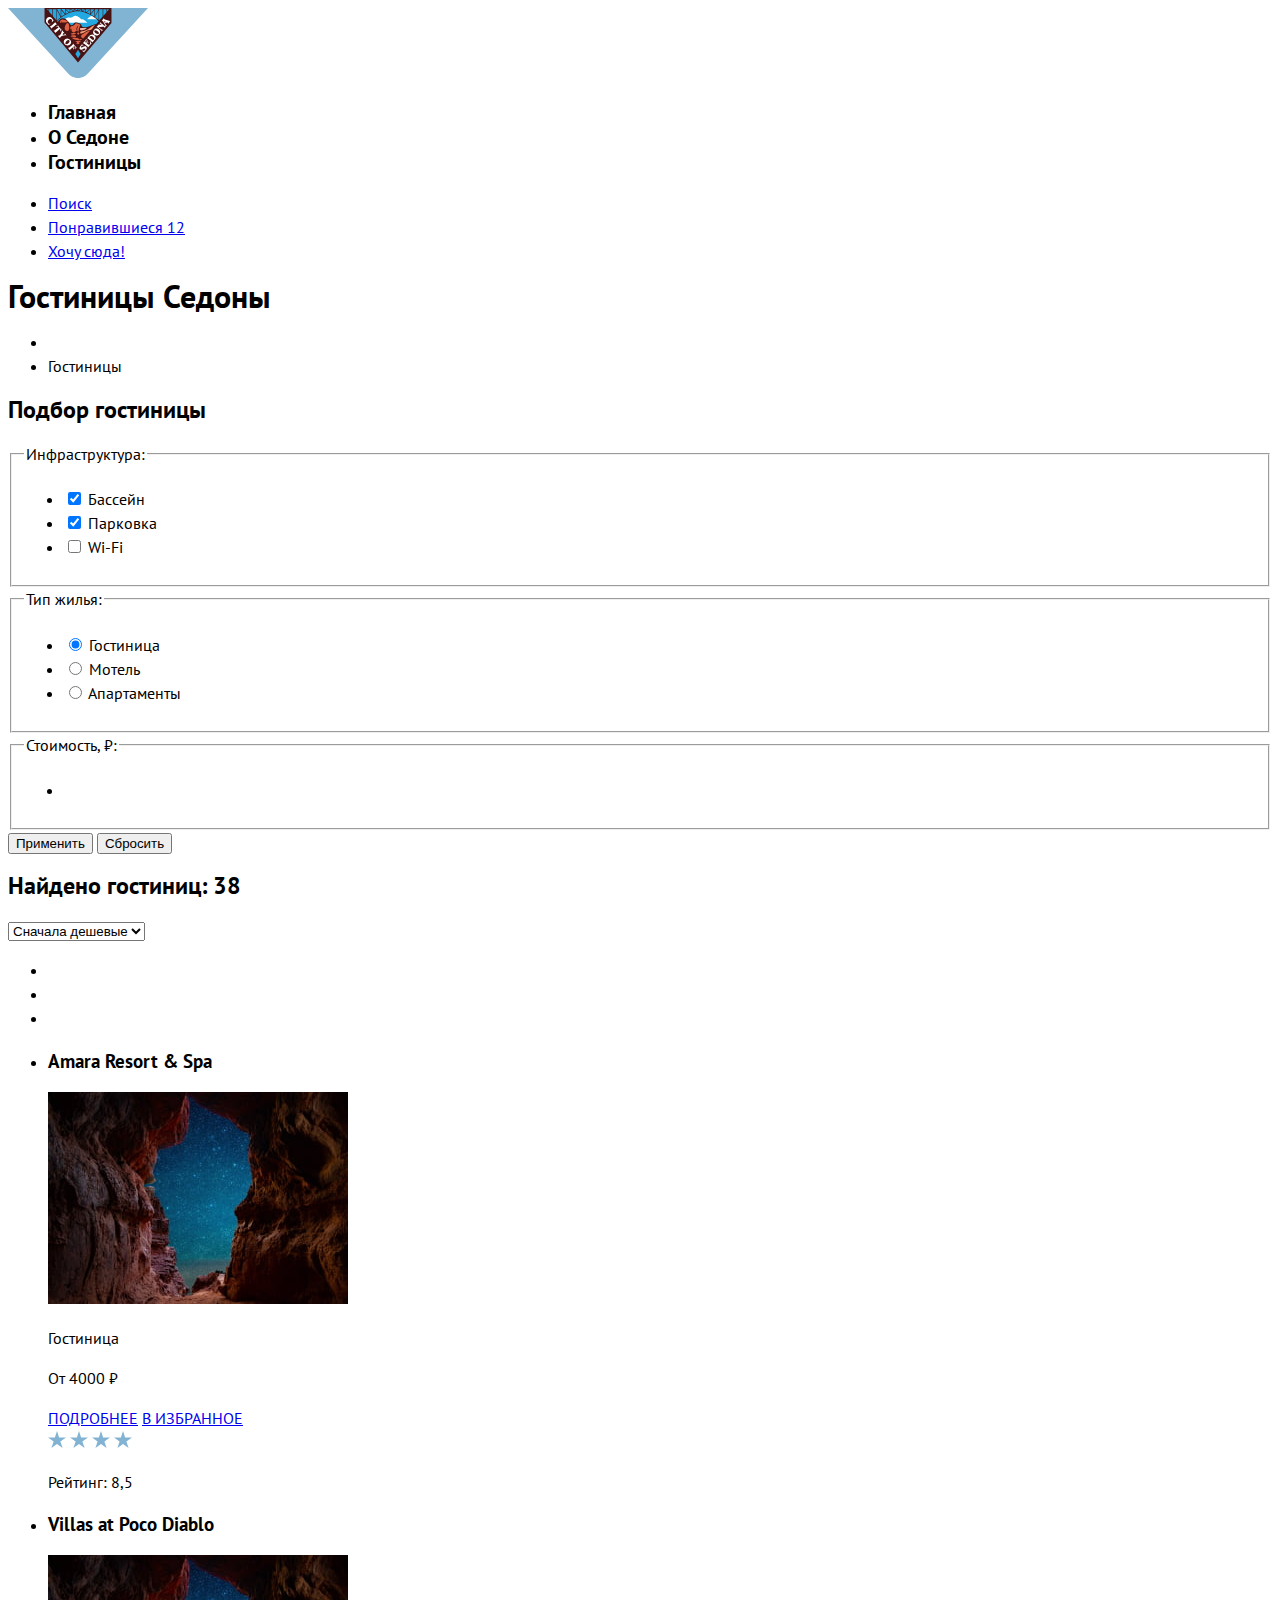
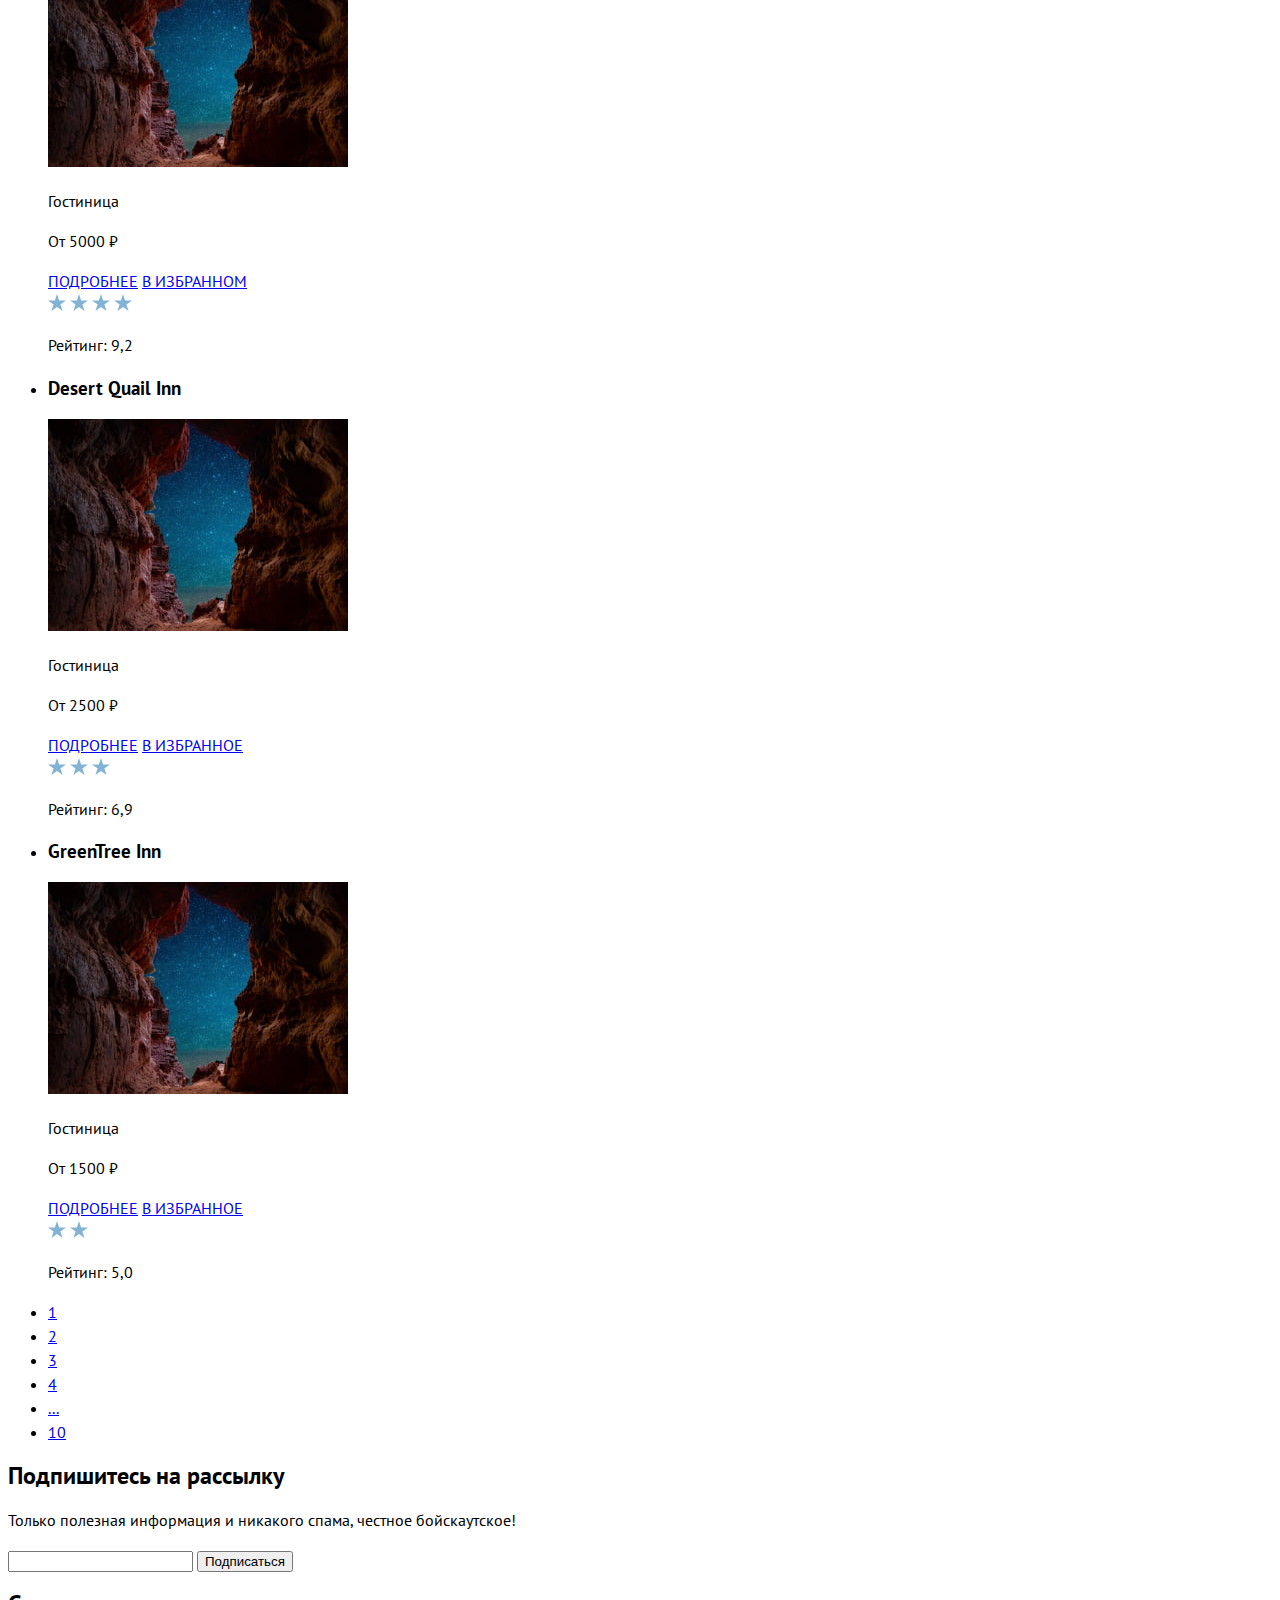
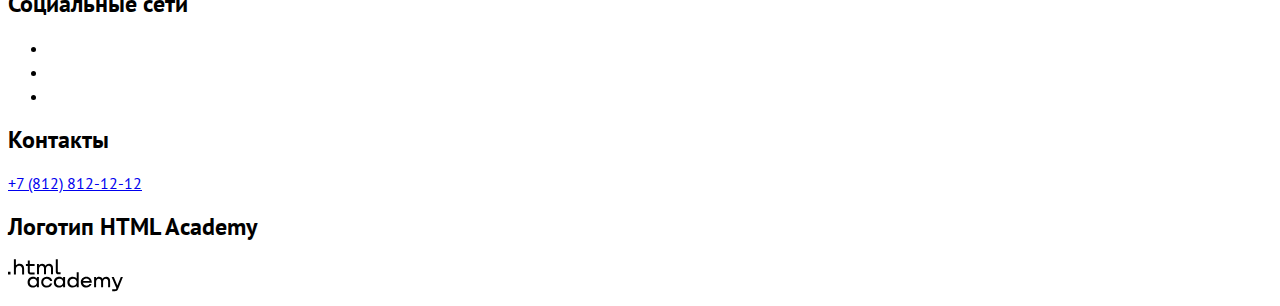
==== catalog.html @ 2a30368e "Добавляет стили" ====
<!DOCTYPE html>
<html lang="en">
<head>
  <meta charset="UTF-8">
  <meta http-equiv="X-UA-Compatible" content="IE=edge">
  <meta name="viewport" content="width=device-width, initial-scale=1.0">
  <title>Document</title>
  <link rel="stylesheet" href="styles/styles.css">
</head>
<body>

    <header class="main_header" data-test="header">
      <a class="header_logo_link" href="#">
        <img class="header_logo_image" src="images/header/logo.svg" width="140" height="70" alt="Логотип.">
      </a>
      <nav class="navigation">
        <ul class="navigation_list">
          <li class="navigation_item">
            <a class="navigation_link" href="index.html">Главная</a>
          </li>
          <li class="navigation_item">
            <a class="navigation_link" href="#">О седоне</a>
          </li>
          <li class="navigation_item">
            <a class="navigation_link" href="catalog.html">Гостиницы</a>
          </li>
        </ul>

        <ul class="navigation_user_list">
          <li class="navigation_user_item">
            <a class="navigation_user_link" href="#">
              <span class="visually_hidden">Поиск</span>
            </a>
          </li>
          <li class="navigation_user_item">
            <a class="navigation_user_link" href="#">
              <span class="visually_hidden">Понравившиеся</span>
              <span class="navigation_user_favorite">12</span>
            </a>
          </li>
          <li class="navigation_user_item">
            <a class="navigation_user_link" href="#">
              <span class="button navigation_button">Хочу сюда!</span>
            </a>
          </li>
        </ul>
      </nav>
    </header>

  <main class="main_inner" data-test="main">
    <header class="inner_header">
      <h1 class="inner_header_title">Гостиницы Седоны</h1>
      <ul class="breadcrumbs">
        <li class="breadcrumbs_item">
          <a class="breadcrumbs_link" href="index.html"></a>
        </li>
        <li class="breadcrumbs_item">
          <a class="breadcrumbs_link">Гостиницы</a>
        </li>
      </ul>
    </header>

    <section class="catalog_hotels" data-test="filter">
      <h2 class="visually_hidden">Подбор гостиницы</h2>
      <form class="catalog_filter" action="https://echo.htmlacademy.ru/" method="post">
        <fieldset class="catalog_filter_group">
          <legend class="catalog_filter_title">Инфраструктура:</legend>
          <ul class="catalog_filter_list">
            <li class="catalog_filter_item">
              <input class="control_input" type="checkbox" name="pool" id="pool" checked>
              <label class="control" for="pool">Бассейн</label>
            </li>
            <li class="catalog_filter_item">
              <input class="control_input" type="checkbox" name="parking" id="parking" checked>
              <label class="control" for="parking">Парковка</label>
            </li>
            <li class="catalog_filter_item">
              <input class="control_input" type="checkbox" name="wi_fi" id="wi_fi">
              <label class="control" for="wi_fi">Wi-Fi</label>
            </li>
          </ul>
        </fieldset>

        <fieldset class="catalog_filter_group">
          <legend class="catalog_filter_title">Тип жилья:</legend>
          <ul class="catalog_filter_list">
            <li class="catalog_filter_item">
              <input class="control_input" type="radio" name="hotel" id="hotel" value="hotel" checked>
              <label class="control" for="hotel">Гостиница</label>
            </li>
            <li class="catalog_filter_item">
              <input class="control_input" type="radio" name="motel" id="motel" value="motel">
              <label class="control" for="motel">Мотель</label>
            </li>
            <li class="catalog_filter_item">
              <input class="control_input" type="radio" name="apartments" id="apartments" value="apartments">
              <label class="control" for="apartments">Апартаменты</label>
            </li>
          </ul>
        </fieldset>

        <fieldset class="catalog_filter_group">
          <legend class="catalog_filter_title">Стоимость, <span>₽</span>:</legend>
          <ul class="catalog_filter_list">
            <li class="catalog_filter_item"></li>
          </ul>
        </fieldset>
        <button type="submit">Применить</button>
        <button type="reset">Сбросить</button>
      </form>
    </section>

    <section class="results" data-test="catalog">
      <h2 class="results_title">Найдено гостиниц: 38</h2>

      <select name="results_sorting">
        <option value="cheap">Сначала дешевые</option>
      </select>

      <ul class="results_view_list">
        <li class="results_view_item">
          <a class="results_view_link" href="#"></a>
        </li>
        <li class="results_view_item">
          <a class="results_view_link" href="#"></a>
        </li>
        <li class="results_view_item">
          <a class="results_view_link" href="#"></a>
        </li>
      </ul>

      <ul class="results_hotel_list">
        <li class="results_hotel_item">
          <h3 class="results_hotel_title">Amara Resort & Spa</h3>
          <img class="results_hotel_image" src="images/catalog/hotels/hotel-1.jpg" width="300" height="212" alt="Пещеры и звёзды.">
          <p class="results_hotel_text">Гостиница</p>
          <p class="results_hotel_text" >От 4000 ₽</p>
          <a class="results_hotel_link button" href="#">ПОДРОБНЕЕ</a>
          <a class="results_hotel_link" href="#">В ИЗБРАННОЕ</a>
          <div class="results_hotel_stars">
            <img class="results_hotel_stars_image" src="images/catalog/star.svg" width="18" height="17" alt="Звезда.">
            <img class="results_hotel_stars_image" src="images/catalog/star.svg" width="18" height="17" alt="Звезда.">
            <img class="results_hotel_stars_image" src="images/catalog/star.svg" width="18" height="17" alt="Звезда.">
            <img class="results_hotel_stars_image" src="images/catalog/star.svg" width="18" height="17" alt="Звезда.">
          </div>
          <p class="results_hotel_rating" >Рейтинг: 8,5</p>
        </li>
        <li class="results_hotel_item">
          <h3 class="results_hotel_title">Villas at Poco Diablo</h3>
          <img class="results_hotel_image" src="images/catalog/hotels/hotel-1.jpg" width="300" height="212" alt="Горы и радуга.">
          <p class="results_hotel_text">Гостиница</p>
          <p class="results_hotel_text" >От 5000 ₽</p>
          <a class="results_hotel_link button" href="#">ПОДРОБНЕЕ</a>
          <a class="results_hotel_link" href="#">В ИЗБРАННОМ</a>
          <div class="results_hotel_stars">
            <img class="results_hotel_stars_image" src="images/catalog/star.svg" width="18" height="17" alt="Звезда.">
            <img class="results_hotel_stars_image" src="images/catalog/star.svg" width="18" height="17" alt="Звезда.">
            <img class="results_hotel_stars_image" src="images/catalog/star.svg" width="18" height="17" alt="Звезда.">
            <img class="results_hotel_stars_image" src="images/catalog/star.svg" width="18" height="17" alt="Звезда.">
          </div>
        <p class="results_hotel_rating" >Рейтинг: 9,2</p>
        </li>
        <li class="results_hotel_item">
          <h3 class="results_hotel_title">Desert Quail Inn</h3>
          <img class="results_hotel_image" src="images/catalog/hotels/hotel-1.jpg" width="300" height="212" alt="Горы и небо.">
          <p class="results_hotel_text">Гостиница</p>
          <p class="results_hotel_text" >От 2500 ₽</p>
          <a class="results_hotel_link button" href="#">ПОДРОБНЕЕ</a>
          <a class="results_hotel_link" href="#">В ИЗБРАННОЕ</a>
          <div class="results_hotel_stars">
            <img class="results_hotel_stars_image" src="images/catalog/star.svg" width="18" height="17" alt="Звезда.">
            <img class="results_hotel_stars_image" src="images/catalog/star.svg" width="18" height="17" alt="Звезда.">
            <img class="results_hotel_stars_image" src="images/catalog/star.svg" width="18" height="17" alt="Звезда.">
          </div>
          <p class="results_hotel_rating" >Рейтинг: 6,9</p>
        </li>
        <li class="results_hotel_item">
          <h3 class="results_hotel_title">GreenTree Inn</h3>
          <img class="results_hotel_image" src="images/catalog/hotels/hotel-1.jpg" width="300" height="212" alt="Горы и звёзды.">
          <p class="results_hotel_text">Гостиница</p>
          <p class="results_hotel_text" >От 1500 ₽</p>
          <a class="results_hotel_link button" href="#">ПОДРОБНЕЕ</a>
          <a class="results_hotel_link" href="#">В ИЗБРАННОЕ</a>
          <div class="results_hotel_stars">
            <img class="results_hotel_stars_image" src="images/catalog/star.svg" width="18" height="17" alt="Звезда.">
            <img class="results_hotel_stars_image" src="images/catalog/star.svg" width="18" height="17" alt="Звезда.">
          </div>
          <p class="results_hotel_rating" >Рейтинг: 5,0</p>
        </li>
      </ul>

      <ul class="pagination">
        <li class="pagination_item">
          <a class="pagination_link" href="#">1</a>
        </li>
        <li class="pagination_item">
          <a class="pagination_link" href="#">2</a>
        </li>
        <li class="pagination_item">
          <a class="pagination_link" href="#">3</a>
        </li>
        <li class="pagination_item">
          <a class="pagination_link" href="#">4</a>
        </li>
        <li class="pagination_item">
          <a class="pagination_link" href="#">...</a>
        </li>
        <li class="pagination_item">
          <a class="pagination_link" href="#">10</a>
        </li>
      </ul>
    </section>

    <section class="subscribe_inner" data-test="subscribe">
      <h2 class="subscribe_title">Подпишитесь на рассылку</h2>
      <p>Только полезная информация и никакого спама, честное бойскаутское!</p>
      <form action="#" method="post">
        <input type="email" name="email">
        <button type="submit">Подписаться</button>
      </form>
    </section>

  </main>

  <footer class="main_footer" data-test="footer">
    <section class="footer_social">
      <h2 class="visually_hidden">Социальные сети</h2>
      <ul class="social_list">
        <li class="social_item">
          <a class="social_link" href="#">
          </a>
        </li>
        <li class="social_item">
          <a class="social_link" href="#">
          </a>
        </li>
        <li class="social_item">
          <a class="social_link" href="#">
          </a>
        </li>
      </ul>
    </section>

    <section class="contacts">
      <h2 class="visually_hidden">Контакты</h2>
      <a class="contacts_link" href="tel:78128121212">+7 (812) 812-12-12</a>
    </section>

    <section class="footer_logo">
      <h2 class="visually_hidden">Логотип HTML Academy</h2>
      <a class="footer_logo_link" href="#">
        <img class="footer_logo_image" src="images/footer/logo-footer.svg" width="115" height="33" alt="HTML Academy.">
      </a>
    </section>
  </footer>

</body>
</html>
---- styles/styles.css ----
/*font-family ?
  font-style
  font-weight
  font-size
  line-height
    other (a, )
*/

@font-face {
  font-family: "PT Sans";
  font-style: normal;
  font-weight: 400;
  src: url("../fonts/ptsans-400.woff2") format("woff2");
  font-display: swap;
}

@font-face {
  font-family: "PT Sans";
  font-style: normal;
  font-weight: 700;
  src: url("../fonts/ptsans-700.woff2") format("woff2");
  font-display: swap;
}

body {
  font-family: "PT Sans", sans-serif;
  font-size: 16px;
  line-height: 24px;
  color: #000000;
  background-color: #ffffff;
}

/* Pages */

.main_header {
  background-color: #ffffff;
  color: #000000;
}

.navigation_link {
  font-size: 20px;
  font-weight: 700;
  text-transform: capitalize;
  text-decoration: none;
  text-align: center;
  background-color: inherit;
  color: inherit;
}

.main_index {
  color: #000000;
  background-color: #ffffff; /*Which color is better?*/
  background-image: url("/images/index/index-background.jpg");
  background-size: 100% auto;
  background-repeat: no-repeat;

}

/* Lists */

.advantages_list,  .recommendations_list{
  text-align: center;
  background-color: #ffffff;
  color: #000000;
}

.advantages_item, .recommendations_item {
  text-align: center;
}

.advantages_title, .recommendations_title {
  font-weight: 700;
  font-size: 24px;
  line-height: 28px;
  text-transform: uppercase;
  background-color: #ffffff;
  color: #000000;
}

.advantages_description, .recommendations_description {
  font-size: 18px;
  line-height: 21px;
  background-color: #ffffff;
  color: #000000;
}
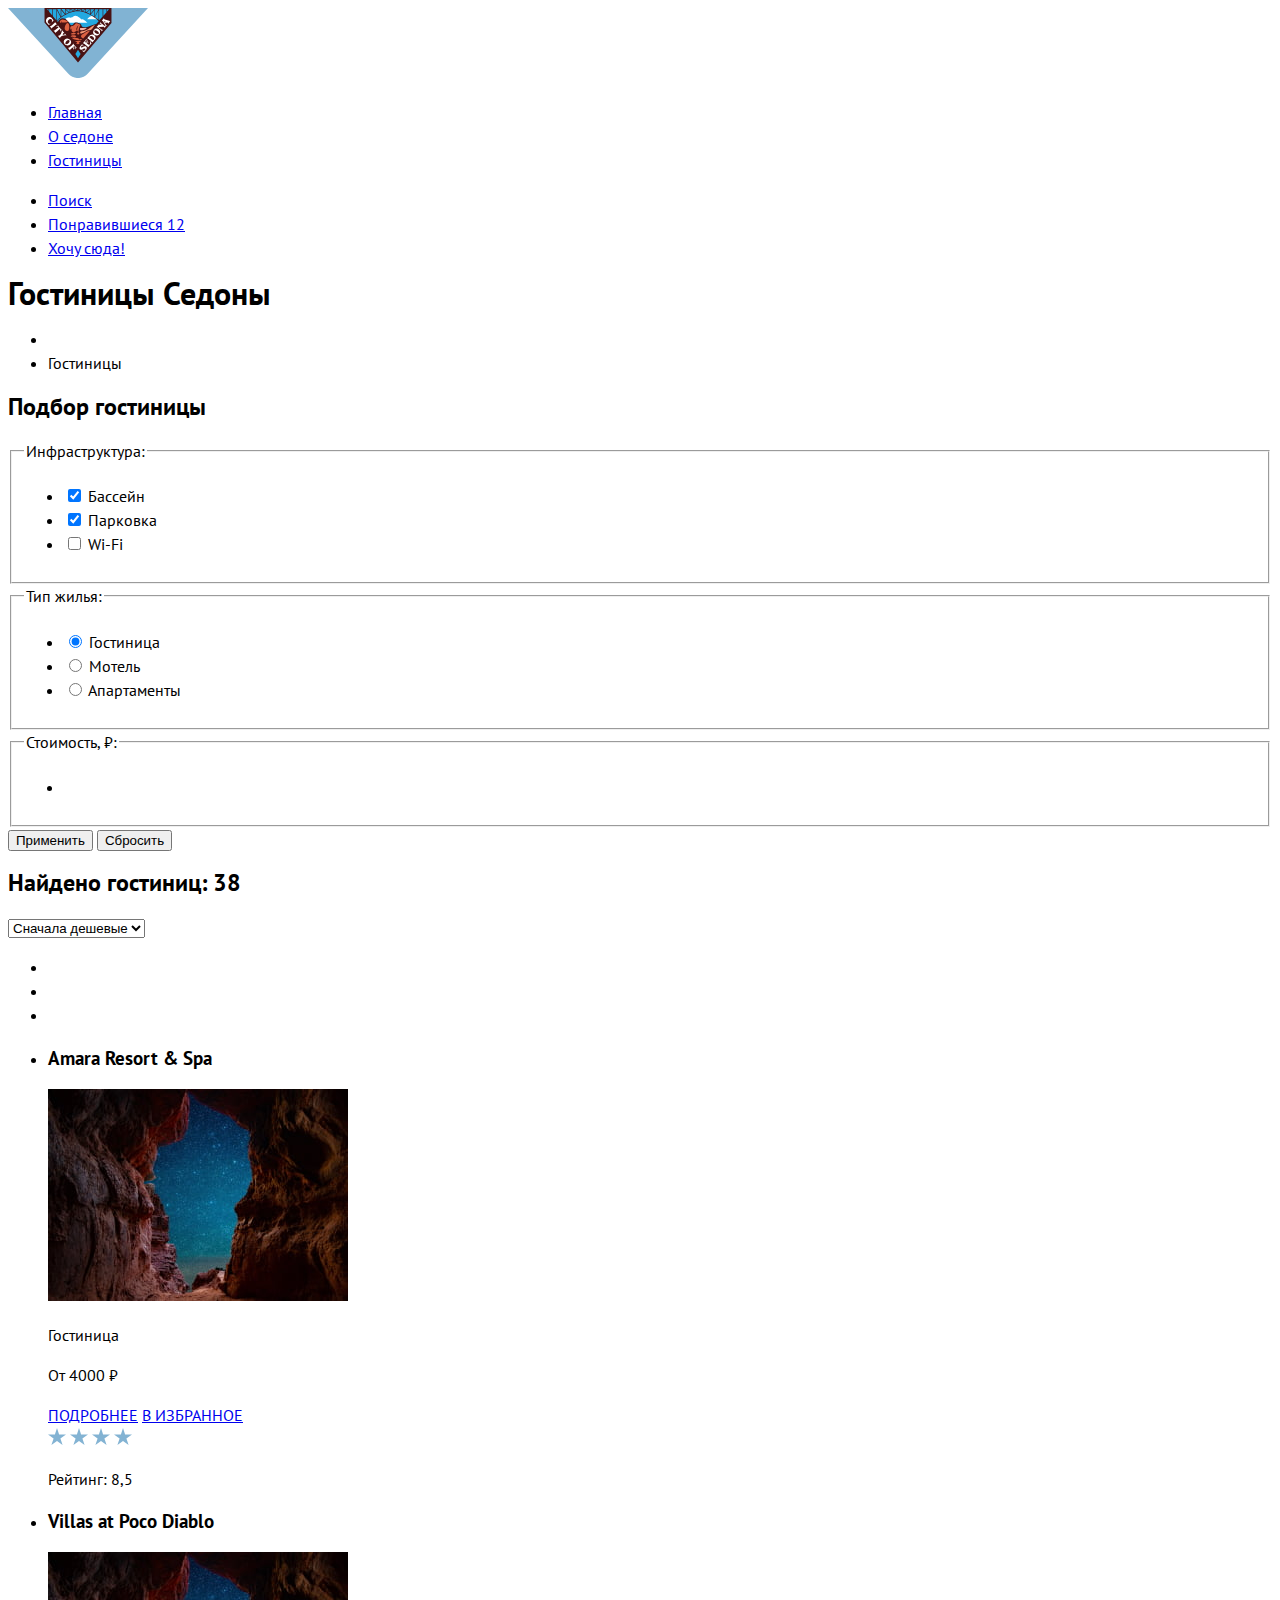
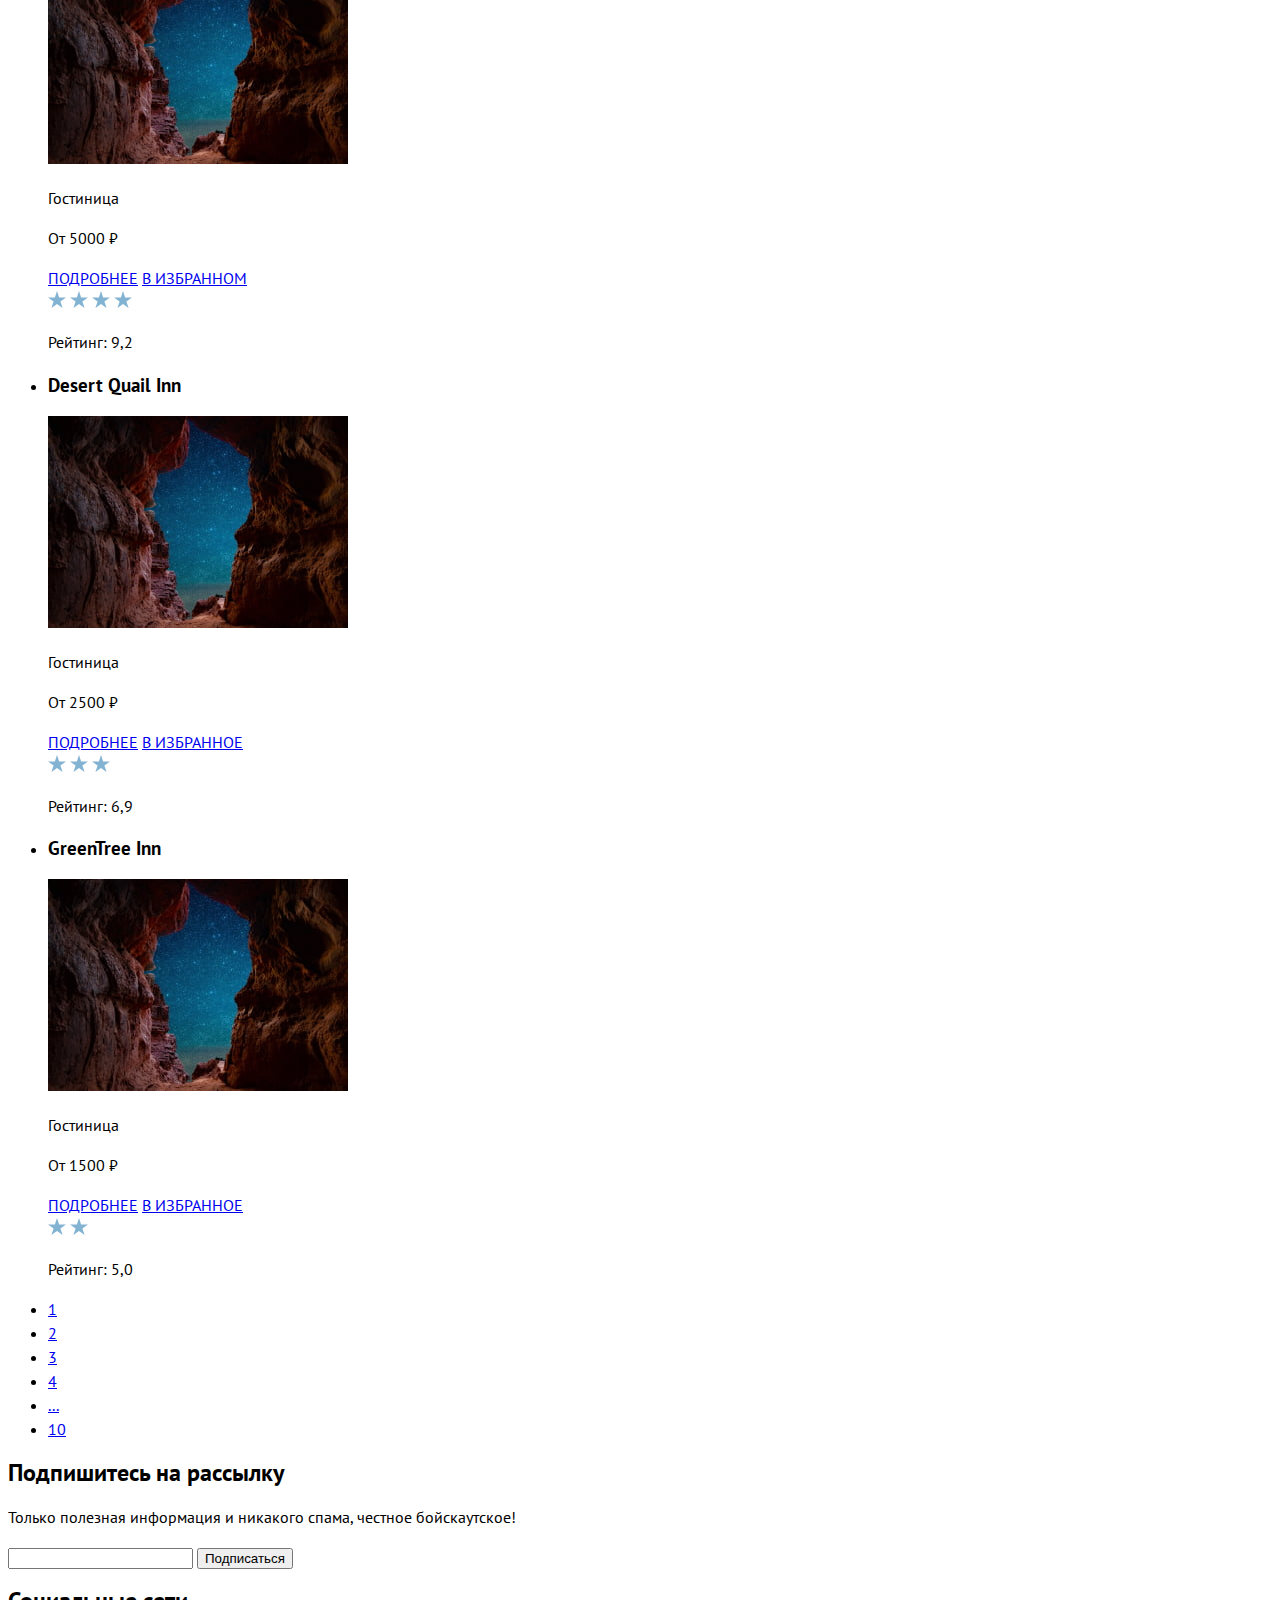
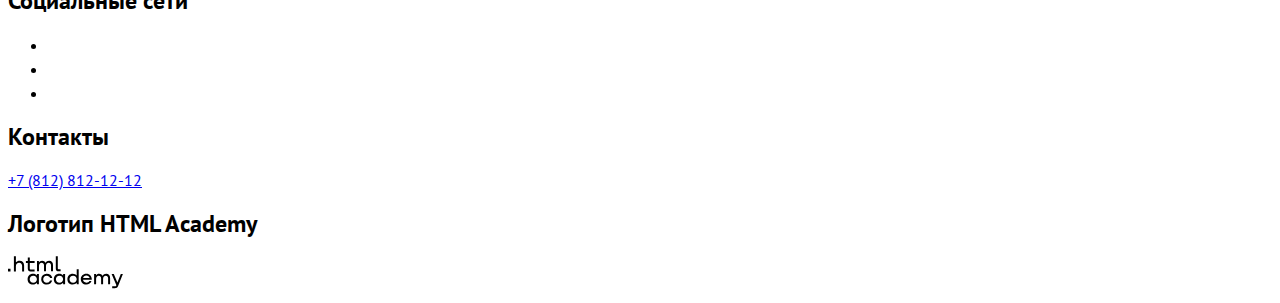
==== commit 21993673: "Возвращает всё до стартового этапа в стилях" ====
--- a/catalog.html
+++ b/catalog.html
@@ -1,13 +1,15 @@
 <!DOCTYPE html>
 <html lang="en">
-<head>
-  <meta charset="UTF-8">
-  <meta http-equiv="X-UA-Compatible" content="IE=edge">
-  <meta name="viewport" content="width=device-width, initial-scale=1.0">
-  <title>Document</title>
-  <link rel="stylesheet" href="styles/styles.css">
-</head>
-<body>
+
+  <head>
+    <meta charset="UTF-8">
+    <meta http-equiv="X-UA-Compatible" content="IE=edge">
+    <meta name="viewport" content="width=device-width, initial-scale=1.0">
+    <title>Document</title>
+    <link rel="stylesheet" href="styles/styles.css">
+  </head>
+
+  <body>
 
     <header class="main_header" data-test="header">
       <a class="header_logo_link" href="#">
@@ -47,212 +49,218 @@
       </nav>
     </header>
 
-  <main class="main_inner" data-test="main">
-    <header class="inner_header">
-      <h1 class="inner_header_title">Гостиницы Седоны</h1>
-      <ul class="breadcrumbs">
-        <li class="breadcrumbs_item">
-          <a class="breadcrumbs_link" href="index.html"></a>
-        </li>
-        <li class="breadcrumbs_item">
-          <a class="breadcrumbs_link">Гостиницы</a>
-        </li>
-      </ul>
-    </header>
-
-    <section class="catalog_hotels" data-test="filter">
-      <h2 class="visually_hidden">Подбор гостиницы</h2>
-      <form class="catalog_filter" action="https://echo.htmlacademy.ru/" method="post">
-        <fieldset class="catalog_filter_group">
-          <legend class="catalog_filter_title">Инфраструктура:</legend>
-          <ul class="catalog_filter_list">
-            <li class="catalog_filter_item">
-              <input class="control_input" type="checkbox" name="pool" id="pool" checked>
-              <label class="control" for="pool">Бассейн</label>
-            </li>
-            <li class="catalog_filter_item">
-              <input class="control_input" type="checkbox" name="parking" id="parking" checked>
-              <label class="control" for="parking">Парковка</label>
-            </li>
-            <li class="catalog_filter_item">
-              <input class="control_input" type="checkbox" name="wi_fi" id="wi_fi">
-              <label class="control" for="wi_fi">Wi-Fi</label>
-            </li>
-          </ul>
-        </fieldset>
-
-        <fieldset class="catalog_filter_group">
-          <legend class="catalog_filter_title">Тип жилья:</legend>
-          <ul class="catalog_filter_list">
-            <li class="catalog_filter_item">
-              <input class="control_input" type="radio" name="hotel" id="hotel" value="hotel" checked>
-              <label class="control" for="hotel">Гостиница</label>
-            </li>
-            <li class="catalog_filter_item">
-              <input class="control_input" type="radio" name="motel" id="motel" value="motel">
-              <label class="control" for="motel">Мотель</label>
-            </li>
-            <li class="catalog_filter_item">
-              <input class="control_input" type="radio" name="apartments" id="apartments" value="apartments">
-              <label class="control" for="apartments">Апартаменты</label>
-            </li>
-          </ul>
-        </fieldset>
-
-        <fieldset class="catalog_filter_group">
-          <legend class="catalog_filter_title">Стоимость, <span>₽</span>:</legend>
-          <ul class="catalog_filter_list">
-            <li class="catalog_filter_item"></li>
-          </ul>
-        </fieldset>
-        <button type="submit">Применить</button>
-        <button type="reset">Сбросить</button>
-      </form>
-    </section>
-
-    <section class="results" data-test="catalog">
-      <h2 class="results_title">Найдено гостиниц: 38</h2>
-
-      <select name="results_sorting">
-        <option value="cheap">Сначала дешевые</option>
-      </select>
-
-      <ul class="results_view_list">
-        <li class="results_view_item">
-          <a class="results_view_link" href="#"></a>
-        </li>
-        <li class="results_view_item">
-          <a class="results_view_link" href="#"></a>
-        </li>
-        <li class="results_view_item">
-          <a class="results_view_link" href="#"></a>
-        </li>
-      </ul>
-
-      <ul class="results_hotel_list">
-        <li class="results_hotel_item">
-          <h3 class="results_hotel_title">Amara Resort & Spa</h3>
-          <img class="results_hotel_image" src="images/catalog/hotels/hotel-1.jpg" width="300" height="212" alt="Пещеры и звёзды.">
-          <p class="results_hotel_text">Гостиница</p>
-          <p class="results_hotel_text" >От 4000 ₽</p>
-          <a class="results_hotel_link button" href="#">ПОДРОБНЕЕ</a>
-          <a class="results_hotel_link" href="#">В ИЗБРАННОЕ</a>
-          <div class="results_hotel_stars">
-            <img class="results_hotel_stars_image" src="images/catalog/star.svg" width="18" height="17" alt="Звезда.">
-            <img class="results_hotel_stars_image" src="images/catalog/star.svg" width="18" height="17" alt="Звезда.">
-            <img class="results_hotel_stars_image" src="images/catalog/star.svg" width="18" height="17" alt="Звезда.">
-            <img class="results_hotel_stars_image" src="images/catalog/star.svg" width="18" height="17" alt="Звезда.">
-          </div>
-          <p class="results_hotel_rating" >Рейтинг: 8,5</p>
-        </li>
-        <li class="results_hotel_item">
-          <h3 class="results_hotel_title">Villas at Poco Diablo</h3>
-          <img class="results_hotel_image" src="images/catalog/hotels/hotel-1.jpg" width="300" height="212" alt="Горы и радуга.">
-          <p class="results_hotel_text">Гостиница</p>
-          <p class="results_hotel_text" >От 5000 ₽</p>
-          <a class="results_hotel_link button" href="#">ПОДРОБНЕЕ</a>
-          <a class="results_hotel_link" href="#">В ИЗБРАННОМ</a>
-          <div class="results_hotel_stars">
-            <img class="results_hotel_stars_image" src="images/catalog/star.svg" width="18" height="17" alt="Звезда.">
-            <img class="results_hotel_stars_image" src="images/catalog/star.svg" width="18" height="17" alt="Звезда.">
-            <img class="results_hotel_stars_image" src="images/catalog/star.svg" width="18" height="17" alt="Звезда.">
-            <img class="results_hotel_stars_image" src="images/catalog/star.svg" width="18" height="17" alt="Звезда.">
-          </div>
-        <p class="results_hotel_rating" >Рейтинг: 9,2</p>
-        </li>
-        <li class="results_hotel_item">
-          <h3 class="results_hotel_title">Desert Quail Inn</h3>
-          <img class="results_hotel_image" src="images/catalog/hotels/hotel-1.jpg" width="300" height="212" alt="Горы и небо.">
-          <p class="results_hotel_text">Гостиница</p>
-          <p class="results_hotel_text" >От 2500 ₽</p>
-          <a class="results_hotel_link button" href="#">ПОДРОБНЕЕ</a>
-          <a class="results_hotel_link" href="#">В ИЗБРАННОЕ</a>
-          <div class="results_hotel_stars">
-            <img class="results_hotel_stars_image" src="images/catalog/star.svg" width="18" height="17" alt="Звезда.">
-            <img class="results_hotel_stars_image" src="images/catalog/star.svg" width="18" height="17" alt="Звезда.">
-            <img class="results_hotel_stars_image" src="images/catalog/star.svg" width="18" height="17" alt="Звезда.">
-          </div>
-          <p class="results_hotel_rating" >Рейтинг: 6,9</p>
-        </li>
-        <li class="results_hotel_item">
-          <h3 class="results_hotel_title">GreenTree Inn</h3>
-          <img class="results_hotel_image" src="images/catalog/hotels/hotel-1.jpg" width="300" height="212" alt="Горы и звёзды.">
-          <p class="results_hotel_text">Гостиница</p>
-          <p class="results_hotel_text" >От 1500 ₽</p>
-          <a class="results_hotel_link button" href="#">ПОДРОБНЕЕ</a>
-          <a class="results_hotel_link" href="#">В ИЗБРАННОЕ</a>
-          <div class="results_hotel_stars">
-            <img class="results_hotel_stars_image" src="images/catalog/star.svg" width="18" height="17" alt="Звезда.">
-            <img class="results_hotel_stars_image" src="images/catalog/star.svg" width="18" height="17" alt="Звезда.">
-          </div>
-          <p class="results_hotel_rating" >Рейтинг: 5,0</p>
-        </li>
-      </ul>
-
-      <ul class="pagination">
-        <li class="pagination_item">
-          <a class="pagination_link" href="#">1</a>
-        </li>
-        <li class="pagination_item">
-          <a class="pagination_link" href="#">2</a>
-        </li>
-        <li class="pagination_item">
-          <a class="pagination_link" href="#">3</a>
-        </li>
-        <li class="pagination_item">
-          <a class="pagination_link" href="#">4</a>
-        </li>
-        <li class="pagination_item">
-          <a class="pagination_link" href="#">...</a>
-        </li>
-        <li class="pagination_item">
-          <a class="pagination_link" href="#">10</a>
-        </li>
-      </ul>
-    </section>
-
-    <section class="subscribe_inner" data-test="subscribe">
-      <h2 class="subscribe_title">Подпишитесь на рассылку</h2>
-      <p>Только полезная информация и никакого спама, честное бойскаутское!</p>
-      <form action="#" method="post">
-        <input type="email" name="email">
-        <button type="submit">Подписаться</button>
-      </form>
-    </section>
-
-  </main>
-
-  <footer class="main_footer" data-test="footer">
-    <section class="footer_social">
-      <h2 class="visually_hidden">Социальные сети</h2>
-      <ul class="social_list">
-        <li class="social_item">
-          <a class="social_link" href="#">
-          </a>
-        </li>
-        <li class="social_item">
-          <a class="social_link" href="#">
-          </a>
-        </li>
-        <li class="social_item">
-          <a class="social_link" href="#">
-          </a>
-        </li>
-      </ul>
-    </section>
-
-    <section class="contacts">
-      <h2 class="visually_hidden">Контакты</h2>
-      <a class="contacts_link" href="tel:78128121212">+7 (812) 812-12-12</a>
-    </section>
-
-    <section class="footer_logo">
-      <h2 class="visually_hidden">Логотип HTML Academy</h2>
-      <a class="footer_logo_link" href="#">
-        <img class="footer_logo_image" src="images/footer/logo-footer.svg" width="115" height="33" alt="HTML Academy.">
-      </a>
-    </section>
-  </footer>
-
-</body>
+    <main class="main_inner" data-test="main">
+      <header class="inner_header">
+        <h1 class="inner_header_title">Гостиницы Седоны</h1>
+        <ul class="breadcrumbs">
+          <li class="breadcrumbs_item">
+            <a class="breadcrumbs_link" href="index.html"></a>
+          </li>
+          <li class="breadcrumbs_item">
+            <a class="breadcrumbs_link">Гостиницы</a>
+          </li>
+        </ul>
+      </header>
+
+      <section class="catalog_hotels" data-test="filter">
+        <h2 class="visually_hidden">Подбор гостиницы</h2>
+        <form class="catalog_filter" action="https://echo.htmlacademy.ru/" method="post">
+          <fieldset class="catalog_filter_group">
+            <legend class="catalog_filter_title">Инфраструктура:</legend>
+            <ul class="catalog_filter_list">
+              <li class="catalog_filter_item">
+                <input class="control_input" type="checkbox" name="pool" id="pool" checked>
+                <label class="control" for="pool">Бассейн</label>
+              </li>
+              <li class="catalog_filter_item">
+                <input class="control_input" type="checkbox" name="parking" id="parking" checked>
+                <label class="control" for="parking">Парковка</label>
+              </li>
+              <li class="catalog_filter_item">
+                <input class="control_input" type="checkbox" name="wi_fi" id="wi_fi">
+                <label class="control" for="wi_fi">Wi-Fi</label>
+              </li>
+            </ul>
+          </fieldset>
+
+          <fieldset class="catalog_filter_group">
+            <legend class="catalog_filter_title">Тип жилья:</legend>
+            <ul class="catalog_filter_list">
+              <li class="catalog_filter_item">
+                <input class="control_input" type="radio" name="hotel" id="hotel" value="hotel" checked>
+                <label class="control" for="hotel">Гостиница</label>
+              </li>
+              <li class="catalog_filter_item">
+                <input class="control_input" type="radio" name="motel" id="motel" value="motel">
+                <label class="control" for="motel">Мотель</label>
+              </li>
+              <li class="catalog_filter_item">
+                <input class="control_input" type="radio" name="apartments" id="apartments" value="apartments">
+                <label class="control" for="apartments">Апартаменты</label>
+              </li>
+            </ul>
+          </fieldset>
+
+          <fieldset class="catalog_filter_group">
+            <legend class="catalog_filter_title">Стоимость, <span>₽</span>:</legend>
+            <ul class="catalog_filter_list">
+              <li class="catalog_filter_item"></li>
+            </ul>
+          </fieldset>
+          <button type="submit">Применить</button>
+          <button type="reset">Сбросить</button>
+        </form>
+      </section>
+
+      <section class="results" data-test="catalog">
+        <h2 class="results_title">Найдено гостиниц: 38</h2>
+
+        <select name="results_sorting">
+          <option value="cheap">Сначала дешевые</option>
+        </select>
+
+        <ul class="results_view_list">
+          <li class="results_view_item">
+            <a class="results_view_link" href="#"></a>
+          </li>
+          <li class="results_view_item">
+            <a class="results_view_link" href="#"></a>
+          </li>
+          <li class="results_view_item">
+            <a class="results_view_link" href="#"></a>
+          </li>
+        </ul>
+
+        <ul class="results_hotel_list">
+          <li class="results_hotel_item">
+            <h3 class="results_hotel_title">Amara Resort & Spa</h3>
+            <img class="results_hotel_image" src="images/catalog/hotels/hotel-1.jpg" width="300" height="212"
+              alt="Пещеры и звёзды.">
+            <p class="results_hotel_text">Гостиница</p>
+            <p class="results_hotel_text">От 4000 ₽</p>
+            <a class="results_hotel_link button" href="#">ПОДРОБНЕЕ</a>
+            <a class="results_hotel_link" href="#">В ИЗБРАННОЕ</a>
+            <div class="results_hotel_stars">
+              <img class="results_hotel_stars_image" src="images/catalog/star.svg" width="18" height="17" alt="Звезда.">
+              <img class="results_hotel_stars_image" src="images/catalog/star.svg" width="18" height="17" alt="Звезда.">
+              <img class="results_hotel_stars_image" src="images/catalog/star.svg" width="18" height="17" alt="Звезда.">
+              <img class="results_hotel_stars_image" src="images/catalog/star.svg" width="18" height="17" alt="Звезда.">
+            </div>
+            <p class="results_hotel_rating">Рейтинг: 8,5</p>
+          </li>
+          <li class="results_hotel_item">
+            <h3 class="results_hotel_title">Villas at Poco Diablo</h3>
+            <img class="results_hotel_image" src="images/catalog/hotels/hotel-1.jpg" width="300" height="212"
+              alt="Горы и радуга.">
+            <p class="results_hotel_text">Гостиница</p>
+            <p class="results_hotel_text">От 5000 ₽</p>
+            <a class="results_hotel_link button" href="#">ПОДРОБНЕЕ</a>
+            <a class="results_hotel_link" href="#">В ИЗБРАННОМ</a>
+            <div class="results_hotel_stars">
+              <img class="results_hotel_stars_image" src="images/catalog/star.svg" width="18" height="17" alt="Звезда.">
+              <img class="results_hotel_stars_image" src="images/catalog/star.svg" width="18" height="17" alt="Звезда.">
+              <img class="results_hotel_stars_image" src="images/catalog/star.svg" width="18" height="17" alt="Звезда.">
+              <img class="results_hotel_stars_image" src="images/catalog/star.svg" width="18" height="17" alt="Звезда.">
+            </div>
+            <p class="results_hotel_rating">Рейтинг: 9,2</p>
+          </li>
+          <li class="results_hotel_item">
+            <h3 class="results_hotel_title">Desert Quail Inn</h3>
+            <img class="results_hotel_image" src="images/catalog/hotels/hotel-1.jpg" width="300" height="212"
+              alt="Горы и небо.">
+            <p class="results_hotel_text">Гостиница</p>
+            <p class="results_hotel_text">От 2500 ₽</p>
+            <a class="results_hotel_link button" href="#">ПОДРОБНЕЕ</a>
+            <a class="results_hotel_link" href="#">В ИЗБРАННОЕ</a>
+            <div class="results_hotel_stars">
+              <img class="results_hotel_stars_image" src="images/catalog/star.svg" width="18" height="17" alt="Звезда.">
+              <img class="results_hotel_stars_image" src="images/catalog/star.svg" width="18" height="17" alt="Звезда.">
+              <img class="results_hotel_stars_image" src="images/catalog/star.svg" width="18" height="17" alt="Звезда.">
+            </div>
+            <p class="results_hotel_rating">Рейтинг: 6,9</p>
+          </li>
+          <li class="results_hotel_item">
+            <h3 class="results_hotel_title">GreenTree Inn</h3>
+            <img class="results_hotel_image" src="images/catalog/hotels/hotel-1.jpg" width="300" height="212"
+              alt="Горы и звёзды.">
+            <p class="results_hotel_text">Гостиница</p>
+            <p class="results_hotel_text">От 1500 ₽</p>
+            <a class="results_hotel_link button" href="#">ПОДРОБНЕЕ</a>
+            <a class="results_hotel_link" href="#">В ИЗБРАННОЕ</a>
+            <div class="results_hotel_stars">
+              <img class="results_hotel_stars_image" src="images/catalog/star.svg" width="18" height="17" alt="Звезда.">
+              <img class="results_hotel_stars_image" src="images/catalog/star.svg" width="18" height="17" alt="Звезда.">
+            </div>
+            <p class="results_hotel_rating">Рейтинг: 5,0</p>
+          </li>
+        </ul>
+
+        <ul class="pagination">
+          <li class="pagination_item">
+            <a class="pagination_link" href="#">1</a>
+          </li>
+          <li class="pagination_item">
+            <a class="pagination_link" href="#">2</a>
+          </li>
+          <li class="pagination_item">
+            <a class="pagination_link" href="#">3</a>
+          </li>
+          <li class="pagination_item">
+            <a class="pagination_link" href="#">4</a>
+          </li>
+          <li class="pagination_item">
+            <a class="pagination_link" href="#">...</a>
+          </li>
+          <li class="pagination_item">
+            <a class="pagination_link" href="#">10</a>
+          </li>
+        </ul>
+      </section>
+
+      <section class="subscribe_inner" data-test="subscribe">
+        <h2 class="subscribe_title">Подпишитесь на рассылку</h2>
+        <p>Только полезная информация и никакого спама, честное бойскаутское!</p>
+        <form action="#" method="post">
+          <input type="email" name="email">
+          <button type="submit">Подписаться</button>
+        </form>
+      </section>
+
+    </main>
+
+    <footer class="main_footer" data-test="footer">
+      <section class="footer_social">
+        <h2 class="visually_hidden">Социальные сети</h2>
+        <ul class="social_list">
+          <li class="social_item">
+            <a class="social_link" href="#">
+            </a>
+          </li>
+          <li class="social_item">
+            <a class="social_link" href="#">
+            </a>
+          </li>
+          <li class="social_item">
+            <a class="social_link" href="#">
+            </a>
+          </li>
+        </ul>
+      </section>
+
+      <section class="contacts">
+        <h2 class="visually_hidden">Контакты</h2>
+        <a class="contacts_link" href="tel:78128121212">+7 (812) 812-12-12</a>
+      </section>
+
+      <section class="footer_logo">
+        <h2 class="visually_hidden">Логотип HTML Academy</h2>
+        <a class="footer_logo_link" href="#">
+          <img class="footer_logo_image" src="images/footer/logo-footer.svg" width="115" height="33"
+            alt="HTML Academy.">
+        </a>
+      </section>
+    </footer>
+
+  </body>
+
 </html>
--- a/styles/styles.css
+++ b/styles/styles.css
@@ -29,57 +29,3 @@
   color: #000000;
   background-color: #ffffff;
 }
-
-/* Pages */
-
-.main_header {
-  background-color: #ffffff;
-  color: #000000;
-}
-
-.navigation_link {
-  font-size: 20px;
-  font-weight: 700;
-  text-transform: capitalize;
-  text-decoration: none;
-  text-align: center;
-  background-color: inherit;
-  color: inherit;
-}
-
-.main_index {
-  color: #000000;
-  background-color: #ffffff; /*Which color is better?*/
-  background-image: url("/images/index/index-background.jpg");
-  background-size: 100% auto;
-  background-repeat: no-repeat;
-
-}
-
-/* Lists */
-
-.advantages_list,  .recommendations_list{
-  text-align: center;
-  background-color: #ffffff;
-  color: #000000;
-}
-
-.advantages_item, .recommendations_item {
-  text-align: center;
-}
-
-.advantages_title, .recommendations_title {
-  font-weight: 700;
-  font-size: 24px;
-  line-height: 28px;
-  text-transform: uppercase;
-  background-color: #ffffff;
-  color: #000000;
-}
-
-.advantages_description, .recommendations_description {
-  font-size: 18px;
-  line-height: 21px;
-  background-color: #ffffff;
-  color: #000000;
-}
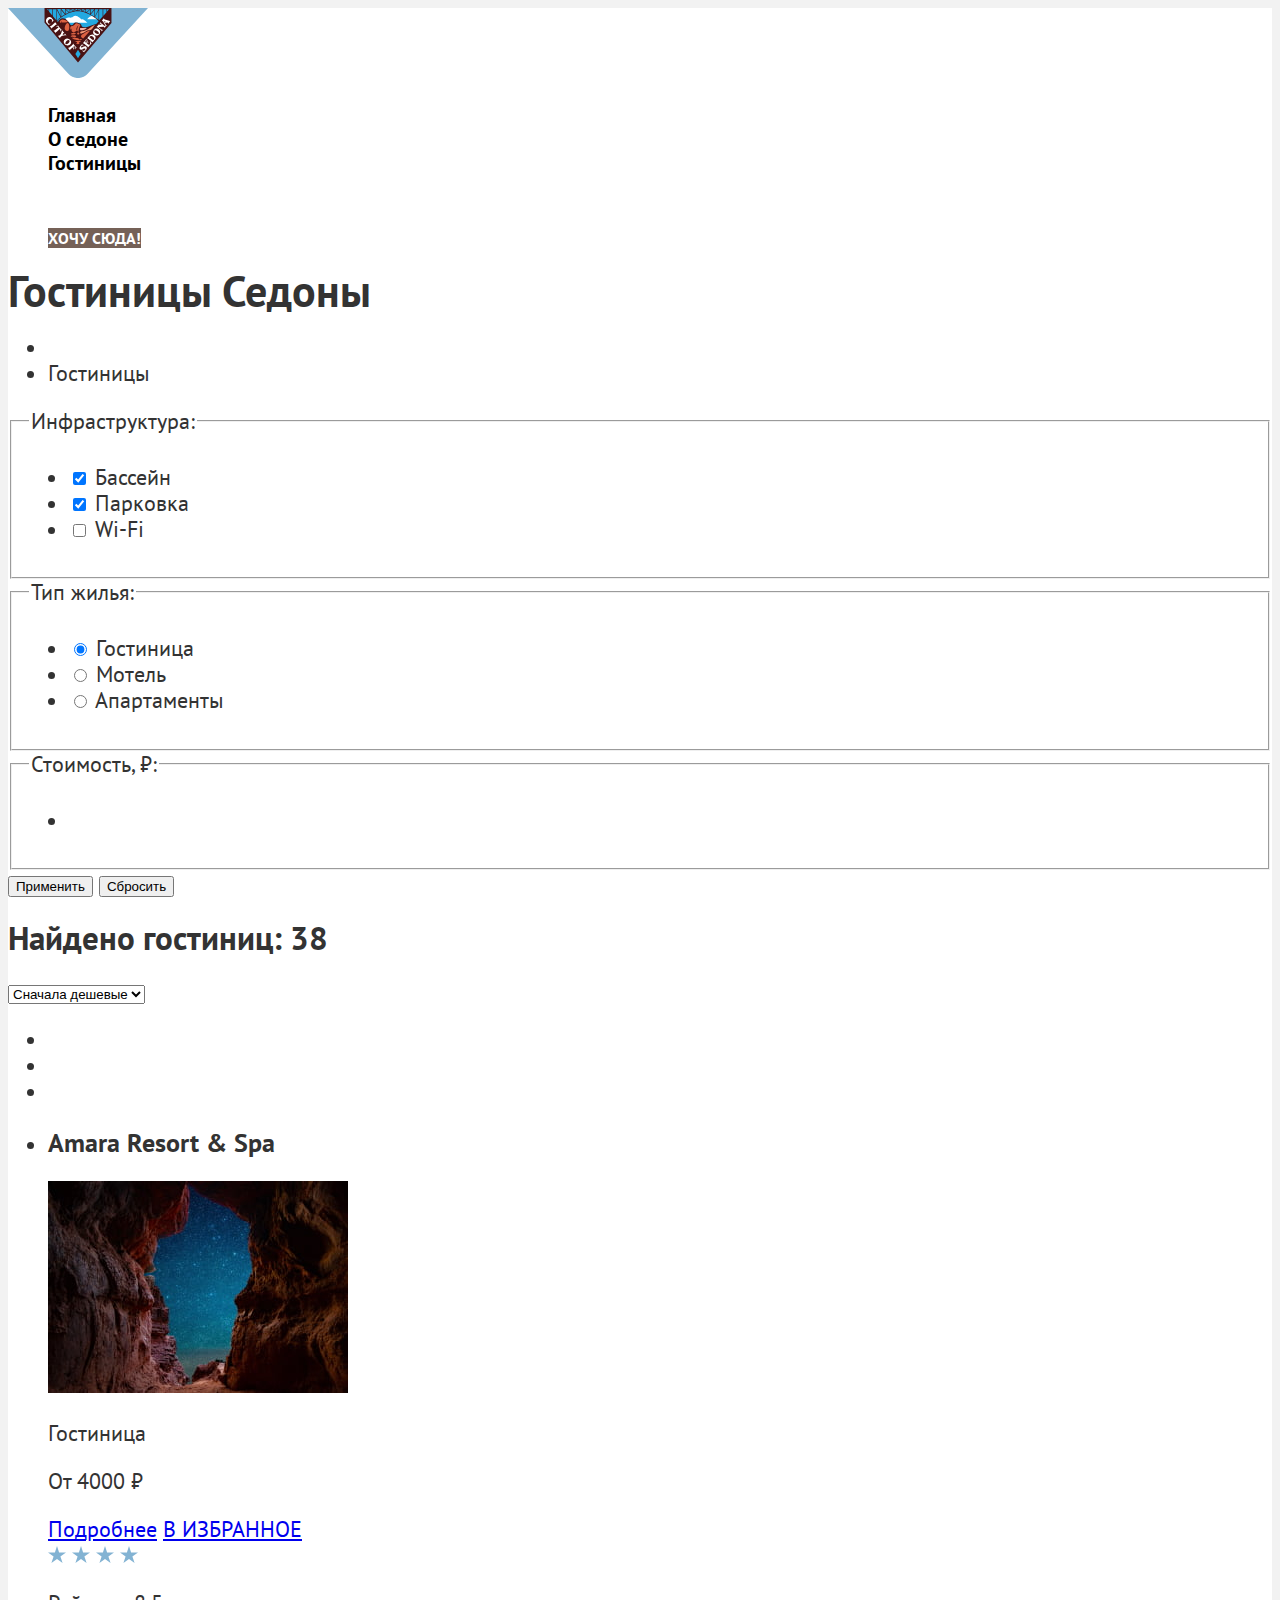
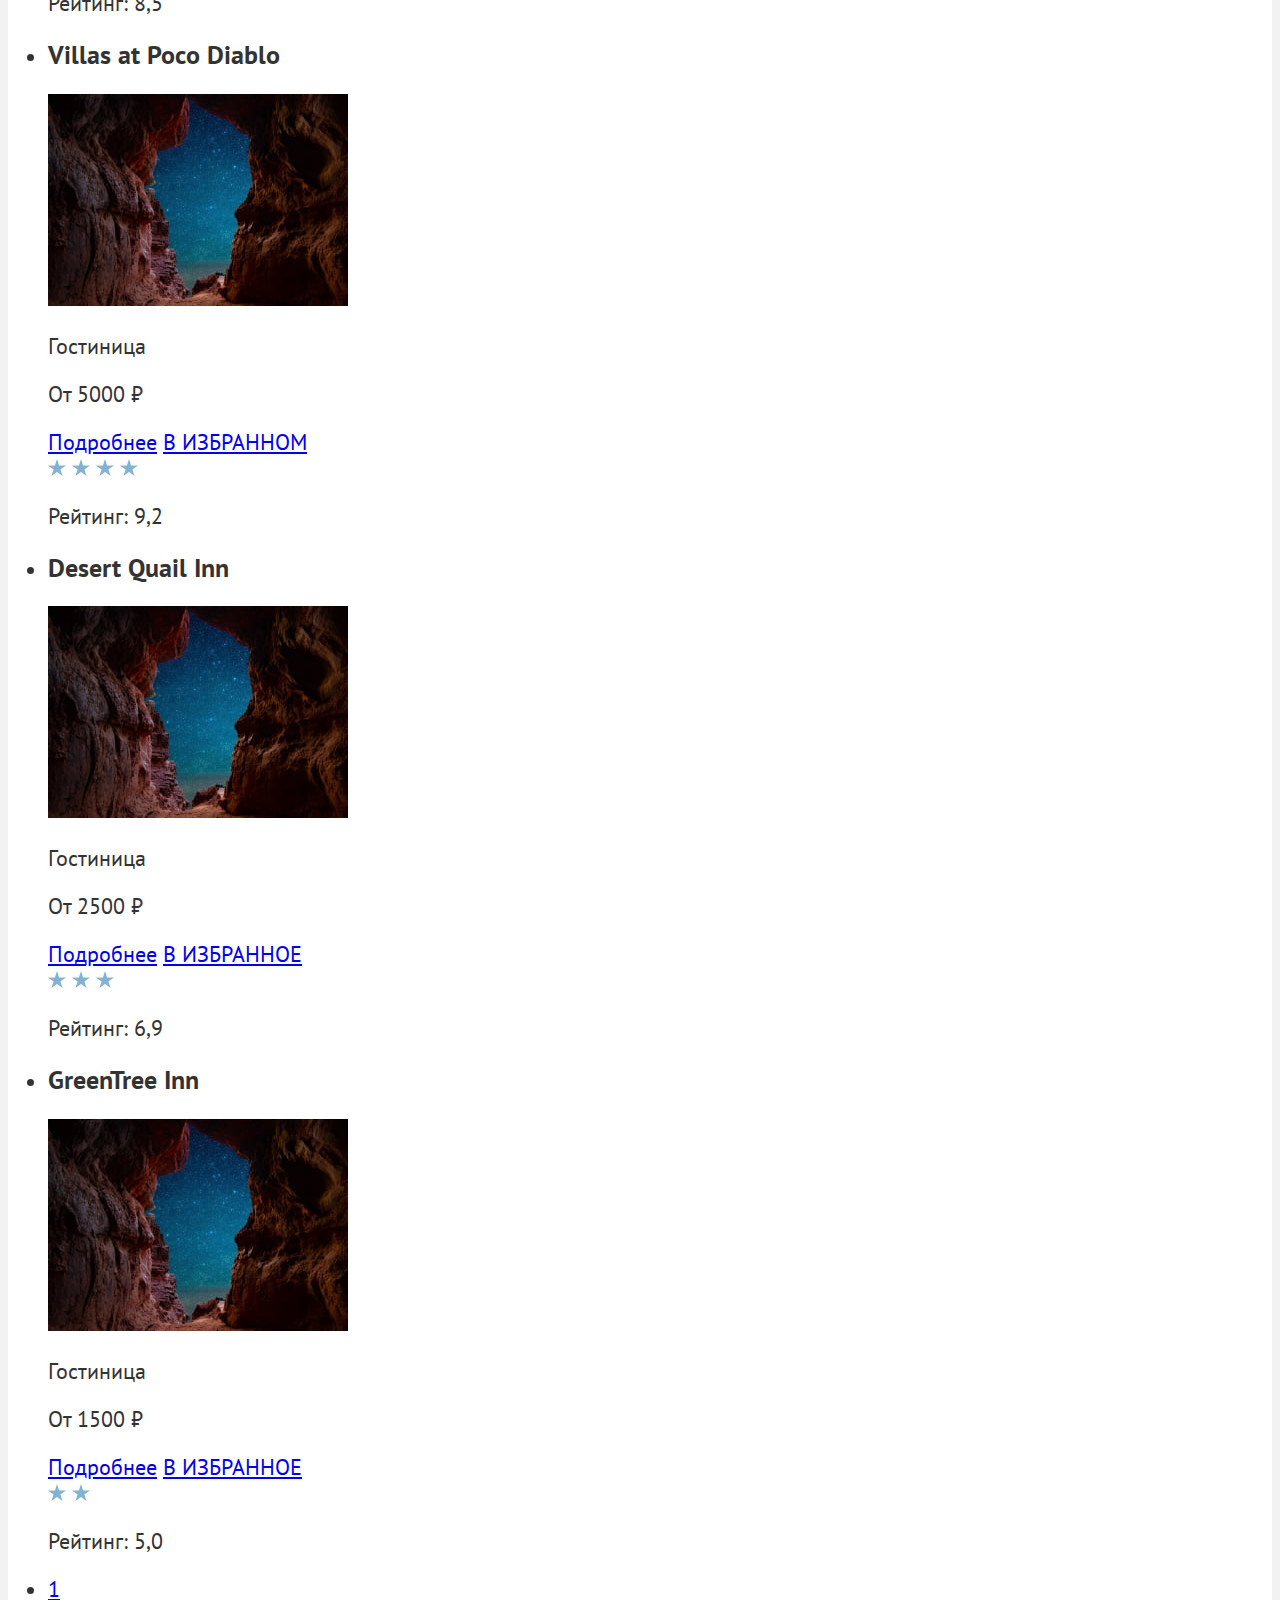
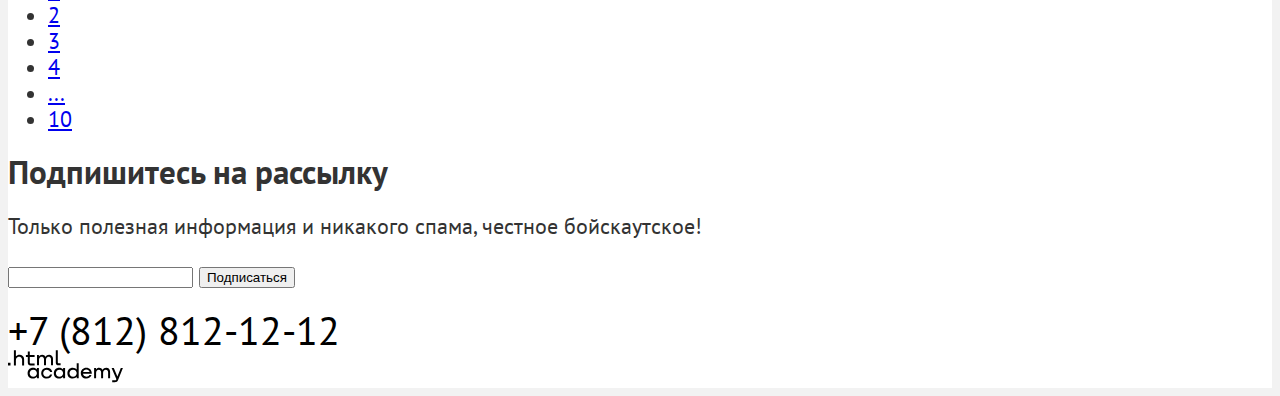
==== commit 32f5c034: "Merge pull request #7 from Mishok1/master" ====
--- a/catalog.html
+++ b/catalog.html
@@ -10,257 +10,272 @@
   </head>
 
   <body>
-
-    <header class="main_header" data-test="header">
-      <a class="header_logo_link" href="#">
-        <img class="header_logo_image" src="images/header/logo.svg" width="140" height="70" alt="Логотип.">
-      </a>
-      <nav class="navigation">
-        <ul class="navigation_list">
-          <li class="navigation_item">
-            <a class="navigation_link" href="index.html">Главная</a>
-          </li>
-          <li class="navigation_item">
-            <a class="navigation_link" href="#">О седоне</a>
-          </li>
-          <li class="navigation_item">
-            <a class="navigation_link" href="catalog.html">Гостиницы</a>
-          </li>
-        </ul>
-
-        <ul class="navigation_user_list">
-          <li class="navigation_user_item">
-            <a class="navigation_user_link" href="#">
-              <span class="visually_hidden">Поиск</span>
-            </a>
-          </li>
-          <li class="navigation_user_item">
-            <a class="navigation_user_link" href="#">
-              <span class="visually_hidden">Понравившиеся</span>
-              <span class="navigation_user_favorite">12</span>
-            </a>
-          </li>
-          <li class="navigation_user_item">
-            <a class="navigation_user_link" href="#">
-              <span class="button navigation_button">Хочу сюда!</span>
-            </a>
-          </li>
-        </ul>
-      </nav>
-    </header>
-
-    <main class="main_inner" data-test="main">
-      <header class="inner_header">
-        <h1 class="inner_header_title">Гостиницы Седоны</h1>
-        <ul class="breadcrumbs">
-          <li class="breadcrumbs_item">
-            <a class="breadcrumbs_link" href="index.html"></a>
-          </li>
-          <li class="breadcrumbs_item">
-            <a class="breadcrumbs_link">Гостиницы</a>
-          </li>
-        </ul>
+    <div class="container">
+      <header class="main_header" data-test="header">
+        <a class="header_logo_link" href="#">
+          <img class="header_logo_image" src="images/header/logo.svg" width="140" height="70" alt="Логотип.">
+        </a>
+        <nav class="navigation">
+          <ul class="navigation_list">
+            <li class="navigation_item">
+              <a class="navigation_link" href="index.html">Главная</a>
+            </li>
+            <li class="navigation_item">
+              <a class="navigation_link" href="#">О седоне</a>
+            </li>
+            <li class="navigation_item">
+              <a class="navigation_link" href="catalog.html">Гостиницы</a>
+            </li>
+          </ul>
+
+          <ul class="navigation_user_list">
+            <li class="navigation_user_item">
+              <a class="navigation_user_link" href="#">
+                <span class="visually_hidden">Поиск</span>
+              </a>
+            </li>
+            <li class="navigation_user_item">
+              <a class="navigation_user_link" href="#">
+                <span class="visually_hidden">Понравившиеся</span>
+                <span class="navigation_user_favorite">12</span>
+              </a>
+            </li>
+            <li class="navigation_user_item">
+              <a class="navigation_user_link" href="#">
+                <span class="navigation_button">Хочу сюда!</span>
+              </a>
+            </li>
+          </ul>
+        </nav>
       </header>
 
-      <section class="catalog_hotels" data-test="filter">
-        <h2 class="visually_hidden">Подбор гостиницы</h2>
-        <form class="catalog_filter" action="https://echo.htmlacademy.ru/" method="post">
-          <fieldset class="catalog_filter_group">
-            <legend class="catalog_filter_title">Инфраструктура:</legend>
-            <ul class="catalog_filter_list">
-              <li class="catalog_filter_item">
-                <input class="control_input" type="checkbox" name="pool" id="pool" checked>
-                <label class="control" for="pool">Бассейн</label>
+      <main class="main_inner" data-test="main">
+        <div class="inner_container">
+          <header class="inner_header">
+            <h1 class="inner_header_title">Гостиницы Седоны</h1>
+            <ul class="breadcrumbs">
+              <li class="breadcrumbs_item">
+                <a class="breadcrumbs_link" href="index.html"></a>
               </li>
-              <li class="catalog_filter_item">
-                <input class="control_input" type="checkbox" name="parking" id="parking" checked>
-                <label class="control" for="parking">Парковка</label>
-              </li>
-              <li class="catalog_filter_item">
-                <input class="control_input" type="checkbox" name="wi_fi" id="wi_fi">
-                <label class="control" for="wi_fi">Wi-Fi</label>
+              <li class="breadcrumbs_item">
+                <a class="breadcrumbs_link">Гостиницы</a>
               </li>
             </ul>
-          </fieldset>
-
-          <fieldset class="catalog_filter_group">
-            <legend class="catalog_filter_title">Тип жилья:</legend>
-            <ul class="catalog_filter_list">
-              <li class="catalog_filter_item">
-                <input class="control_input" type="radio" name="hotel" id="hotel" value="hotel" checked>
-                <label class="control" for="hotel">Гостиница</label>
-              </li>
-              <li class="catalog_filter_item">
-                <input class="control_input" type="radio" name="motel" id="motel" value="motel">
-                <label class="control" for="motel">Мотель</label>
-              </li>
-              <li class="catalog_filter_item">
-                <input class="control_input" type="radio" name="apartments" id="apartments" value="apartments">
-                <label class="control" for="apartments">Апартаменты</label>
-              </li>
-            </ul>
-          </fieldset>
-
-          <fieldset class="catalog_filter_group">
-            <legend class="catalog_filter_title">Стоимость, <span>₽</span>:</legend>
-            <ul class="catalog_filter_list">
-              <li class="catalog_filter_item"></li>
-            </ul>
-          </fieldset>
-          <button type="submit">Применить</button>
-          <button type="reset">Сбросить</button>
-        </form>
-      </section>
-
-      <section class="results" data-test="catalog">
-        <h2 class="results_title">Найдено гостиниц: 38</h2>
-
-        <select name="results_sorting">
-          <option value="cheap">Сначала дешевые</option>
-        </select>
-
-        <ul class="results_view_list">
-          <li class="results_view_item">
-            <a class="results_view_link" href="#"></a>
-          </li>
-          <li class="results_view_item">
-            <a class="results_view_link" href="#"></a>
-          </li>
-          <li class="results_view_item">
-            <a class="results_view_link" href="#"></a>
-          </li>
-        </ul>
-
-        <ul class="results_hotel_list">
-          <li class="results_hotel_item">
-            <h3 class="results_hotel_title">Amara Resort & Spa</h3>
-            <img class="results_hotel_image" src="images/catalog/hotels/hotel-1.jpg" width="300" height="212"
-              alt="Пещеры и звёзды.">
-            <p class="results_hotel_text">Гостиница</p>
-            <p class="results_hotel_text">От 4000 ₽</p>
-            <a class="results_hotel_link button" href="#">ПОДРОБНЕЕ</a>
-            <a class="results_hotel_link" href="#">В ИЗБРАННОЕ</a>
-            <div class="results_hotel_stars">
-              <img class="results_hotel_stars_image" src="images/catalog/star.svg" width="18" height="17" alt="Звезда.">
-              <img class="results_hotel_stars_image" src="images/catalog/star.svg" width="18" height="17" alt="Звезда.">
-              <img class="results_hotel_stars_image" src="images/catalog/star.svg" width="18" height="17" alt="Звезда.">
-              <img class="results_hotel_stars_image" src="images/catalog/star.svg" width="18" height="17" alt="Звезда.">
-            </div>
-            <p class="results_hotel_rating">Рейтинг: 8,5</p>
-          </li>
-          <li class="results_hotel_item">
-            <h3 class="results_hotel_title">Villas at Poco Diablo</h3>
-            <img class="results_hotel_image" src="images/catalog/hotels/hotel-1.jpg" width="300" height="212"
-              alt="Горы и радуга.">
-            <p class="results_hotel_text">Гостиница</p>
-            <p class="results_hotel_text">От 5000 ₽</p>
-            <a class="results_hotel_link button" href="#">ПОДРОБНЕЕ</a>
-            <a class="results_hotel_link" href="#">В ИЗБРАННОМ</a>
-            <div class="results_hotel_stars">
-              <img class="results_hotel_stars_image" src="images/catalog/star.svg" width="18" height="17" alt="Звезда.">
-              <img class="results_hotel_stars_image" src="images/catalog/star.svg" width="18" height="17" alt="Звезда.">
-              <img class="results_hotel_stars_image" src="images/catalog/star.svg" width="18" height="17" alt="Звезда.">
-              <img class="results_hotel_stars_image" src="images/catalog/star.svg" width="18" height="17" alt="Звезда.">
-            </div>
-            <p class="results_hotel_rating">Рейтинг: 9,2</p>
-          </li>
-          <li class="results_hotel_item">
-            <h3 class="results_hotel_title">Desert Quail Inn</h3>
-            <img class="results_hotel_image" src="images/catalog/hotels/hotel-1.jpg" width="300" height="212"
-              alt="Горы и небо.">
-            <p class="results_hotel_text">Гостиница</p>
-            <p class="results_hotel_text">От 2500 ₽</p>
-            <a class="results_hotel_link button" href="#">ПОДРОБНЕЕ</a>
-            <a class="results_hotel_link" href="#">В ИЗБРАННОЕ</a>
-            <div class="results_hotel_stars">
-              <img class="results_hotel_stars_image" src="images/catalog/star.svg" width="18" height="17" alt="Звезда.">
-              <img class="results_hotel_stars_image" src="images/catalog/star.svg" width="18" height="17" alt="Звезда.">
-              <img class="results_hotel_stars_image" src="images/catalog/star.svg" width="18" height="17" alt="Звезда.">
-            </div>
-            <p class="results_hotel_rating">Рейтинг: 6,9</p>
-          </li>
-          <li class="results_hotel_item">
-            <h3 class="results_hotel_title">GreenTree Inn</h3>
-            <img class="results_hotel_image" src="images/catalog/hotels/hotel-1.jpg" width="300" height="212"
-              alt="Горы и звёзды.">
-            <p class="results_hotel_text">Гостиница</p>
-            <p class="results_hotel_text">От 1500 ₽</p>
-            <a class="results_hotel_link button" href="#">ПОДРОБНЕЕ</a>
-            <a class="results_hotel_link" href="#">В ИЗБРАННОЕ</a>
-            <div class="results_hotel_stars">
-              <img class="results_hotel_stars_image" src="images/catalog/star.svg" width="18" height="17" alt="Звезда.">
-              <img class="results_hotel_stars_image" src="images/catalog/star.svg" width="18" height="17" alt="Звезда.">
-            </div>
-            <p class="results_hotel_rating">Рейтинг: 5,0</p>
-          </li>
-        </ul>
-
-        <ul class="pagination">
-          <li class="pagination_item">
-            <a class="pagination_link" href="#">1</a>
-          </li>
-          <li class="pagination_item">
-            <a class="pagination_link" href="#">2</a>
-          </li>
-          <li class="pagination_item">
-            <a class="pagination_link" href="#">3</a>
-          </li>
-          <li class="pagination_item">
-            <a class="pagination_link" href="#">4</a>
-          </li>
-          <li class="pagination_item">
-            <a class="pagination_link" href="#">...</a>
-          </li>
-          <li class="pagination_item">
-            <a class="pagination_link" href="#">10</a>
-          </li>
-        </ul>
-      </section>
-
-      <section class="subscribe_inner" data-test="subscribe">
-        <h2 class="subscribe_title">Подпишитесь на рассылку</h2>
-        <p>Только полезная информация и никакого спама, честное бойскаутское!</p>
-        <form action="#" method="post">
-          <input type="email" name="email">
-          <button type="submit">Подписаться</button>
-        </form>
-      </section>
-
-    </main>
-
-    <footer class="main_footer" data-test="footer">
-      <section class="footer_social">
-        <h2 class="visually_hidden">Социальные сети</h2>
-        <ul class="social_list">
-          <li class="social_item">
-            <a class="social_link" href="#">
-            </a>
-          </li>
-          <li class="social_item">
-            <a class="social_link" href="#">
-            </a>
-          </li>
-          <li class="social_item">
-            <a class="social_link" href="#">
-            </a>
-          </li>
-        </ul>
-      </section>
-
-      <section class="contacts">
-        <h2 class="visually_hidden">Контакты</h2>
-        <a class="contacts_link" href="tel:78128121212">+7 (812) 812-12-12</a>
-      </section>
-
-      <section class="footer_logo">
-        <h2 class="visually_hidden">Логотип HTML Academy</h2>
-        <a class="footer_logo_link" href="#">
-          <img class="footer_logo_image" src="images/footer/logo-footer.svg" width="115" height="33"
-            alt="HTML Academy.">
-        </a>
-      </section>
-    </footer>
-
+          </header>
+
+          <section class="catalog_hotels" data-test="filter">
+            <h2 class="visually_hidden">Подбор гостиницы</h2>
+            <form class="catalog_filter" action="https://echo.htmlacademy.ru/" method="post">
+              <fieldset class="catalog_filter_group">
+                <legend class="catalog_filter_title">Инфраструктура:</legend>
+                <ul class="catalog_filter_list">
+                  <li class="catalog_filter_item">
+                    <input class="control_input" type="checkbox" name="pool" id="pool" checked>
+                    <label class="control" for="pool">Бассейн</label>
+                  </li>
+                  <li class="catalog_filter_item">
+                    <input class="control_input" type="checkbox" name="parking" id="parking" checked>
+                    <label class="control" for="parking">Парковка</label>
+                  </li>
+                  <li class="catalog_filter_item">
+                    <input class="control_input" type="checkbox" name="wi_fi" id="wi_fi">
+                    <label class="control" for="wi_fi">Wi-Fi</label>
+                  </li>
+                </ul>
+              </fieldset>
+
+              <fieldset class="catalog_filter_group">
+                <legend class="catalog_filter_title">Тип жилья:</legend>
+                <ul class="catalog_filter_list">
+                  <li class="catalog_filter_item">
+                    <input class="control_input" type="radio" name="hotel" id="hotel" value="hotel" checked>
+                    <label class="control" for="hotel">Гостиница</label>
+                  </li>
+                  <li class="catalog_filter_item">
+                    <input class="control_input" type="radio" name="motel" id="motel" value="motel">
+                    <label class="control" for="motel">Мотель</label>
+                  </li>
+                  <li class="catalog_filter_item">
+                    <input class="control_input" type="radio" name="apartments" id="apartments" value="apartments">
+                    <label class="control" for="apartments">Апартаменты</label>
+                  </li>
+                </ul>
+              </fieldset>
+
+              <fieldset class="catalog_filter_group">
+                <legend class="catalog_filter_title">Стоимость, <span>₽</span>:</legend>
+                <ul class="catalog_filter_list">
+                  <li class="catalog_filter_item"></li>
+                </ul>
+              </fieldset>
+              <button type="submit">Применить</button>
+              <button type="reset">Сбросить</button>
+            </form>
+          </section>
+        </div>
+
+        <section class="results" data-test="catalog">
+          <h2 class="results_title">Найдено гостиниц: 38</h2>
+
+          <select name="results_sorting">
+            <option value="cheap">Сначала дешевые</option>
+          </select>
+
+          <ul class="results_view_list">
+            <li class="results_view_item">
+              <a class="results_view_link" href="#"></a>
+            </li>
+            <li class="results_view_item">
+              <a class="results_view_link" href="#"></a>
+            </li>
+            <li class="results_view_item">
+              <a class="results_view_link" href="#"></a>
+            </li>
+          </ul>
+
+          <ul class="results_hotel_list">
+            <li class="results_hotel_item">
+              <h3 class="results_hotel_title">Amara Resort & Spa</h3>
+              <img class="results_hotel_image" src="images/catalog/hotels/hotel-1.jpg" width="300" height="212"
+                alt="Пещеры и звёзды.">
+              <p class="results_hotel_text">Гостиница</p>
+              <p class="results_hotel_text">От 4000 ₽</p>
+              <a class="results_hotel_link" href="#">Подробнее</a>
+              <a class="results_hotel_link" href="#">В ИЗБРАННОЕ</a>
+              <div class="results_hotel_stars">
+                <img class="results_hotel_stars_image" src="images/catalog/star.svg" width="18" height="17"
+                  alt="Звезда.">
+                <img class="results_hotel_stars_image" src="images/catalog/star.svg" width="18" height="17"
+                  alt="Звезда.">
+                <img class="results_hotel_stars_image" src="images/catalog/star.svg" width="18" height="17"
+                  alt="Звезда.">
+                <img class="results_hotel_stars_image" src="images/catalog/star.svg" width="18" height="17"
+                  alt="Звезда.">
+              </div>
+              <p class="results_hotel_rating">Рейтинг: 8,5</p>
+            </li>
+            <li class="results_hotel_item">
+              <h3 class="results_hotel_title">Villas at Poco Diablo</h3>
+              <img class="results_hotel_image" src="images/catalog/hotels/hotel-1.jpg" width="300" height="212"
+                alt="Горы и радуга.">
+              <p class="results_hotel_text">Гостиница</p>
+              <p class="results_hotel_text">От 5000 ₽</p>
+              <a class="results_hotel_link" href="#">Подробнее</a>
+              <a class="results_hotel_link" href="#">В ИЗБРАННОМ</a>
+              <div class="results_hotel_stars">
+                <img class="results_hotel_stars_image" src="images/catalog/star.svg" width="18" height="17"
+                  alt="Звезда.">
+                <img class="results_hotel_stars_image" src="images/catalog/star.svg" width="18" height="17"
+                  alt="Звезда.">
+                <img class="results_hotel_stars_image" src="images/catalog/star.svg" width="18" height="17"
+                  alt="Звезда.">
+                <img class="results_hotel_stars_image" src="images/catalog/star.svg" width="18" height="17"
+                  alt="Звезда.">
+              </div>
+              <p class="results_hotel_rating">Рейтинг: 9,2</p>
+            </li>
+            <li class="results_hotel_item">
+              <h3 class="results_hotel_title">Desert Quail Inn</h3>
+              <img class="results_hotel_image" src="images/catalog/hotels/hotel-1.jpg" width="300" height="212"
+                alt="Горы и небо.">
+              <p class="results_hotel_text">Гостиница</p>
+              <p class="results_hotel_text">От 2500 ₽</p>
+              <a class="results_hotel_link" href="#">Подробнее</a>
+              <a class="results_hotel_link" href="#">В ИЗБРАННОЕ</a>
+              <div class="results_hotel_stars">
+                <img class="results_hotel_stars_image" src="images/catalog/star.svg" width="18" height="17"
+                  alt="Звезда.">
+                <img class="results_hotel_stars_image" src="images/catalog/star.svg" width="18" height="17"
+                  alt="Звезда.">
+                <img class="results_hotel_stars_image" src="images/catalog/star.svg" width="18" height="17"
+                  alt="Звезда.">
+              </div>
+              <p class="results_hotel_rating">Рейтинг: 6,9</p>
+            </li>
+            <li class="results_hotel_item">
+              <h3 class="results_hotel_title">GreenTree Inn</h3>
+              <img class="results_hotel_image" src="images/catalog/hotels/hotel-1.jpg" width="300" height="212"
+                alt="Горы и звёзды.">
+              <p class="results_hotel_text">Гостиница</p>
+              <p class="results_hotel_text">От 1500 ₽</p>
+              <a class="results_hotel_link" href="#">Подробнее</a>
+              <a class="results_hotel_link" href="#">В ИЗБРАННОЕ</a>
+              <div class="results_hotel_stars">
+                <img class="results_hotel_stars_image" src="images/catalog/star.svg" width="18" height="17"
+                  alt="Звезда.">
+                <img class="results_hotel_stars_image" src="images/catalog/star.svg" width="18" height="17"
+                  alt="Звезда.">
+              </div>
+              <p class="results_hotel_rating">Рейтинг: 5,0</p>
+            </li>
+          </ul>
+
+          <ul class="pagination">
+            <li class="pagination_item">
+              <a class="pagination_link" href="#">1</a>
+            </li>
+            <li class="pagination_item">
+              <a class="pagination_link" href="#">2</a>
+            </li>
+            <li class="pagination_item">
+              <a class="pagination_link" href="#">3</a>
+            </li>
+            <li class="pagination_item">
+              <a class="pagination_link" href="#">4</a>
+            </li>
+            <li class="pagination_item">
+              <a class="pagination_link" href="#">...</a>
+            </li>
+            <li class="pagination_item">
+              <a class="pagination_link" href="#">10</a>
+            </li>
+          </ul>
+        </section>
+
+        <section class="subscribe_inner" data-test="subscribe">
+          <h2 class="subscribe_inner_title">Подпишитесь на рассылку</h2>
+          <p class="subscribe_inner_text">Только полезная информация и никакого спама, честное бойскаутское!</p>
+          <form action="#" method="post">
+            <input type="email" name="email">
+            <button type="submit">Подписаться</button>
+          </form>
+        </section>
+
+      </main>
+
+      <footer class="main_footer" data-test="footer">
+        <section class="footer_social">
+          <h2 class="visually_hidden">Социальные сети</h2>
+          <ul class="social_list">
+            <li class="social_item">
+              <a class="social_link" href="#">
+              </a>
+            </li>
+            <li class="social_item">
+              <a class="social_link" href="#">
+              </a>
+            </li>
+            <li class="social_item">
+              <a class="social_link" href="#">
+              </a>
+            </li>
+          </ul>
+        </section>
+
+        <section class="contacts">
+          <h2 class="visually_hidden">Контакты</h2>
+          <a class="contacts_link" href="tel:78128121212">+7 (812) 812-12-12</a>
+        </section>
+
+        <section class="footer_logo">
+          <h2 class="visually_hidden">Логотип HTML Academy</h2>
+          <a class="footer_logo_link" href="#">
+            <img class="footer_logo_image" src="images/footer/logo-footer.svg" width="115" height="33"
+              alt="HTML Academy.">
+          </a>
+        </section>
+      </footer>
+    </div>
   </body>
 
 </html>
--- a/styles/styles.css
+++ b/styles/styles.css
@@ -1,11 +1,3 @@
-/*font-family ?
-  font-style
-  font-weight
-  font-size
-  line-height
-    other (a, )
-*/
-
 @font-face {
   font-family: "PT Sans";
   font-style: normal;
@@ -22,10 +14,202 @@
   font-display: swap;
 }
 
+.visually_hidden {
+  position: absolute;
+  width: 1px;
+  height: 1px;
+  margin: -1px;
+  border: 0;
+  padding: 0;
+  white-space: nowrap;
+  clip-path: inset(100%);
+  clip: rect(0 0 0 0);
+  overflow: hidden;
+}
+
 body {
   font-family: "PT Sans", sans-serif;
+  font-weight: 400;
+  font-size: 22px;
+  line-height: 26px;
+  background-color: #F2F2F2;
+  color: #333333;
+}
+
+.container {
+  background-color: #FFFFFF;
+}
+
+
+/* Header */
+
+.navigation_list {
+  font-weight: 700;
+  font-size: 20px;
+  line-height: 24px;
+  list-style: none;
+}
+
+.navigation_link {
+  text-decoration: none;
+  color: #000000;
+}
+
+.navigation_user_list {
+  list-style: none;
+}
+
+.navigation_user_link {
+  text-decoration: none;
+}
+
+.navigation_user_favorite {
+  font-size: 10px;
+  line-height: 10px;
+  text-align: center;
+  color: #FFFFFF;
+}
+
+/* Main */
+
+.hero {
+  background-image: url("../images/index/index-background.jpg");
+  background-size: 100% auto;
+  background-repeat: no-repeat;
+  text-align: center;
+}
+
+/* Advantages */
+
+
+.advantages_title,
+.recommendations_title,
+.search_title,
+.subscribe_title {
+  font-weight: 700;
+  font-size: 30px;
+  line-height: 36px;
+  text-transform: uppercase;
+  text-align: center;
+  color: #000000;
+}
+
+.advantages_text,
+.recommendations_text,
+.search_text,
+.subscribe_text {
+  text-align: center;
+}
+
+.advantages_list {
+  font-size: 18px;
+  line-height: 21px;
+  list-style-type: none;
+}
+
+.advantages_item {
+  text-align: center;
+}
+
+.advantages_subtitle,
+.recommendations_subtitle {
+  font-weight: 700;
+  font-size: 24px;
+  line-height: 28px;
+  text-transform: uppercase;
+  color: #000000;
+}
+
+.blue_square .advantages_subtitle,
+.blue_square .advantages_desc {
+  color: #FFFFFF;
+}
+
+.blue_square {
+  background-color: #82B3D3;
+}
+
+.light_gray_square {
+  background-color: #83B3D31F;
+}
+
+.dark_gray_square {
+  background-color: #83B3D333;
+}
+
+/* Recommendations */
+
+.recommendations_list {
+  list-style-type: none;
+}
+
+.recommendations_item {
+  text-align: center;
+}
+
+/* Search */
+
+
+.search {
+  text-align: center;
+}
+
+.search_link {
+  text-decoration: none;
+}
+
+/* Subscribe */
+
+.subscribe .subscribe_text,
+.subscribe .subscribe_title {
+  color: #FFFFFF;
+}
+
+.subscribe {
+  background-image: url("../images/index/subscribe.jpg");
+  background-size: 100% auto;
+  background-repeat: no-repeat;
+  text-align: center;
+}
+
+.subscribe_text {
+  font-size: 22px;
+  line-height: 26px;
+  color: #FFFFFF;
+}
+
+/* Footer */
+
+
+.social_list {
+  list-style-type: none;
+}
+
+.contacts {
+  font-size: 40px;
+  line-height: 40px;
+}
+
+.contacts_link {
+  text-decoration: none;
+  color: #000000;
+}
+
+/* Other */
+
+
+.navigation_button,
+.search_button {
+  font-weight: 700;
   font-size: 16px;
-  line-height: 24px;
-  color: #000000;
-  background-color: #ffffff;
-}
+  line-height: 20px;
+  text-align: center;
+  text-transform: uppercase;
+  background-color: #756157;
+  color: #ffffff;
+}
+
+.subscribe_button {
+  background-color: #82B3D3;
+  color: #ffffff;
+}
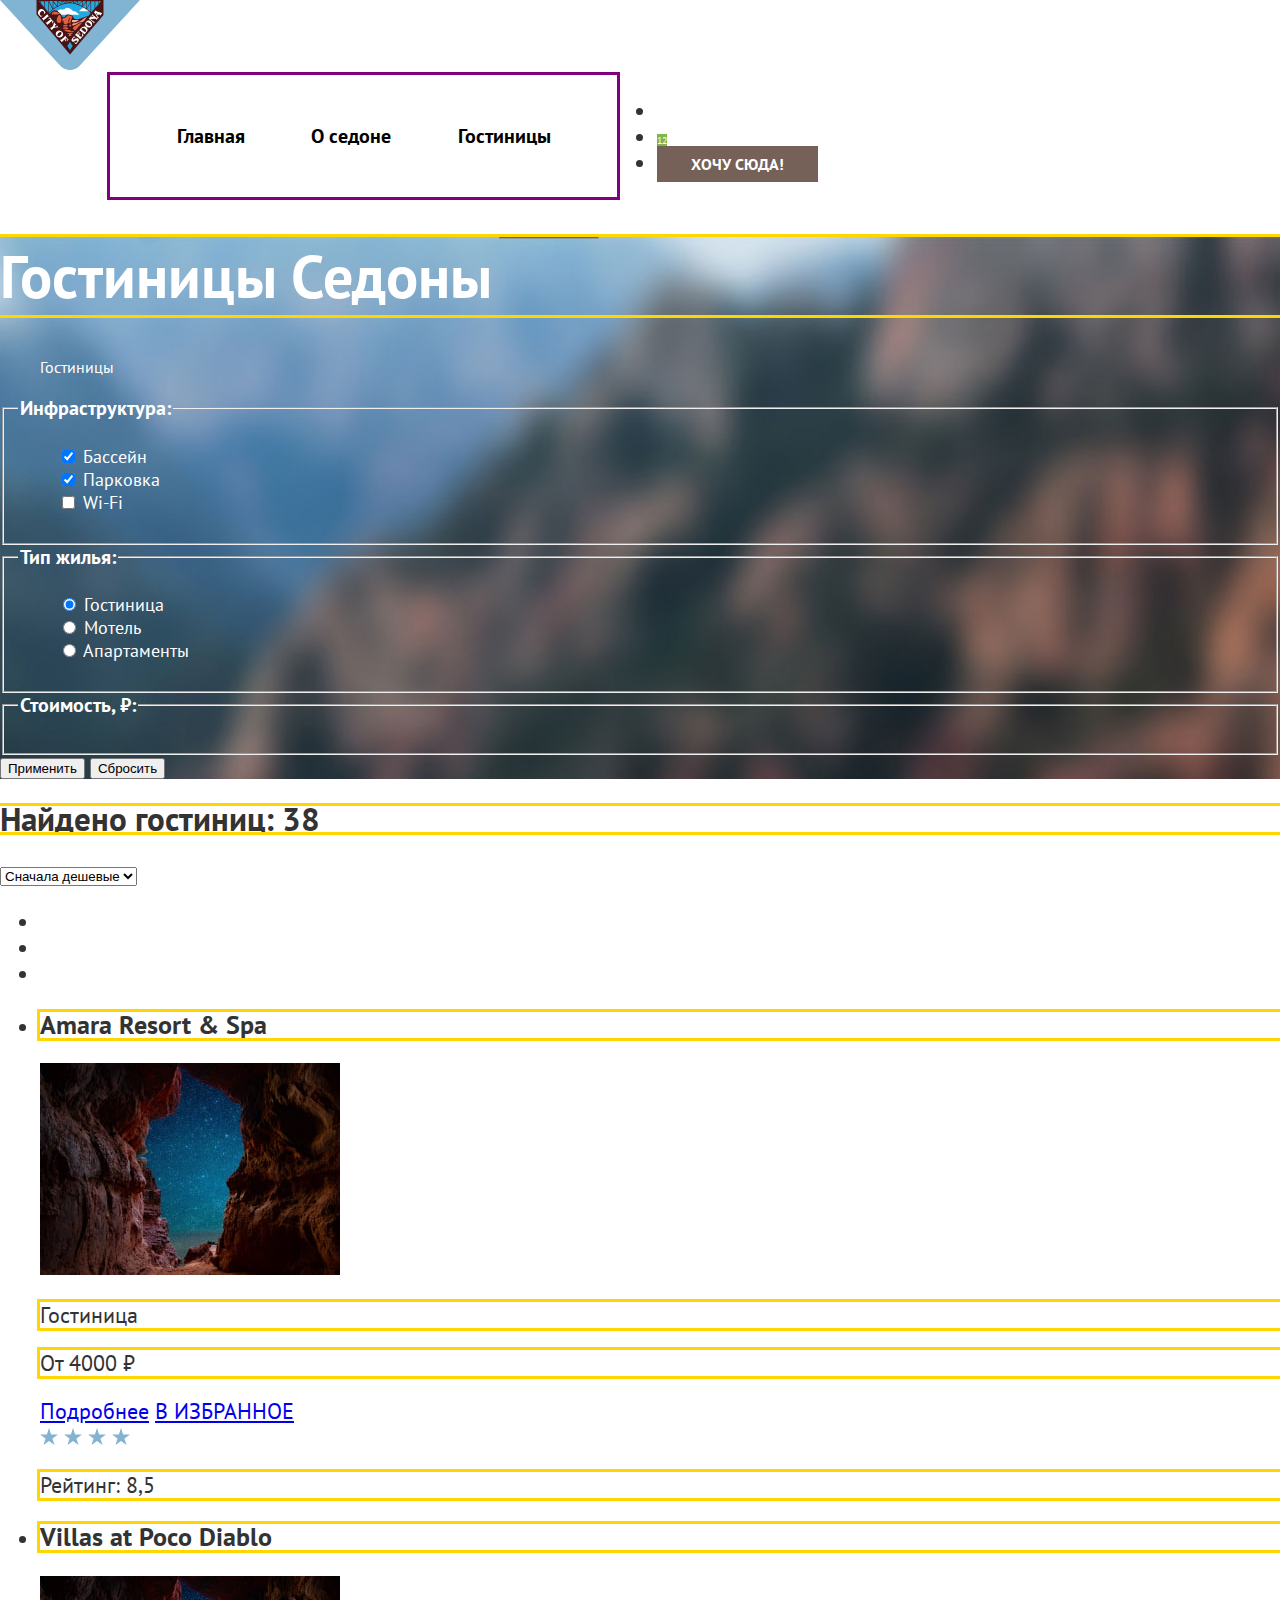
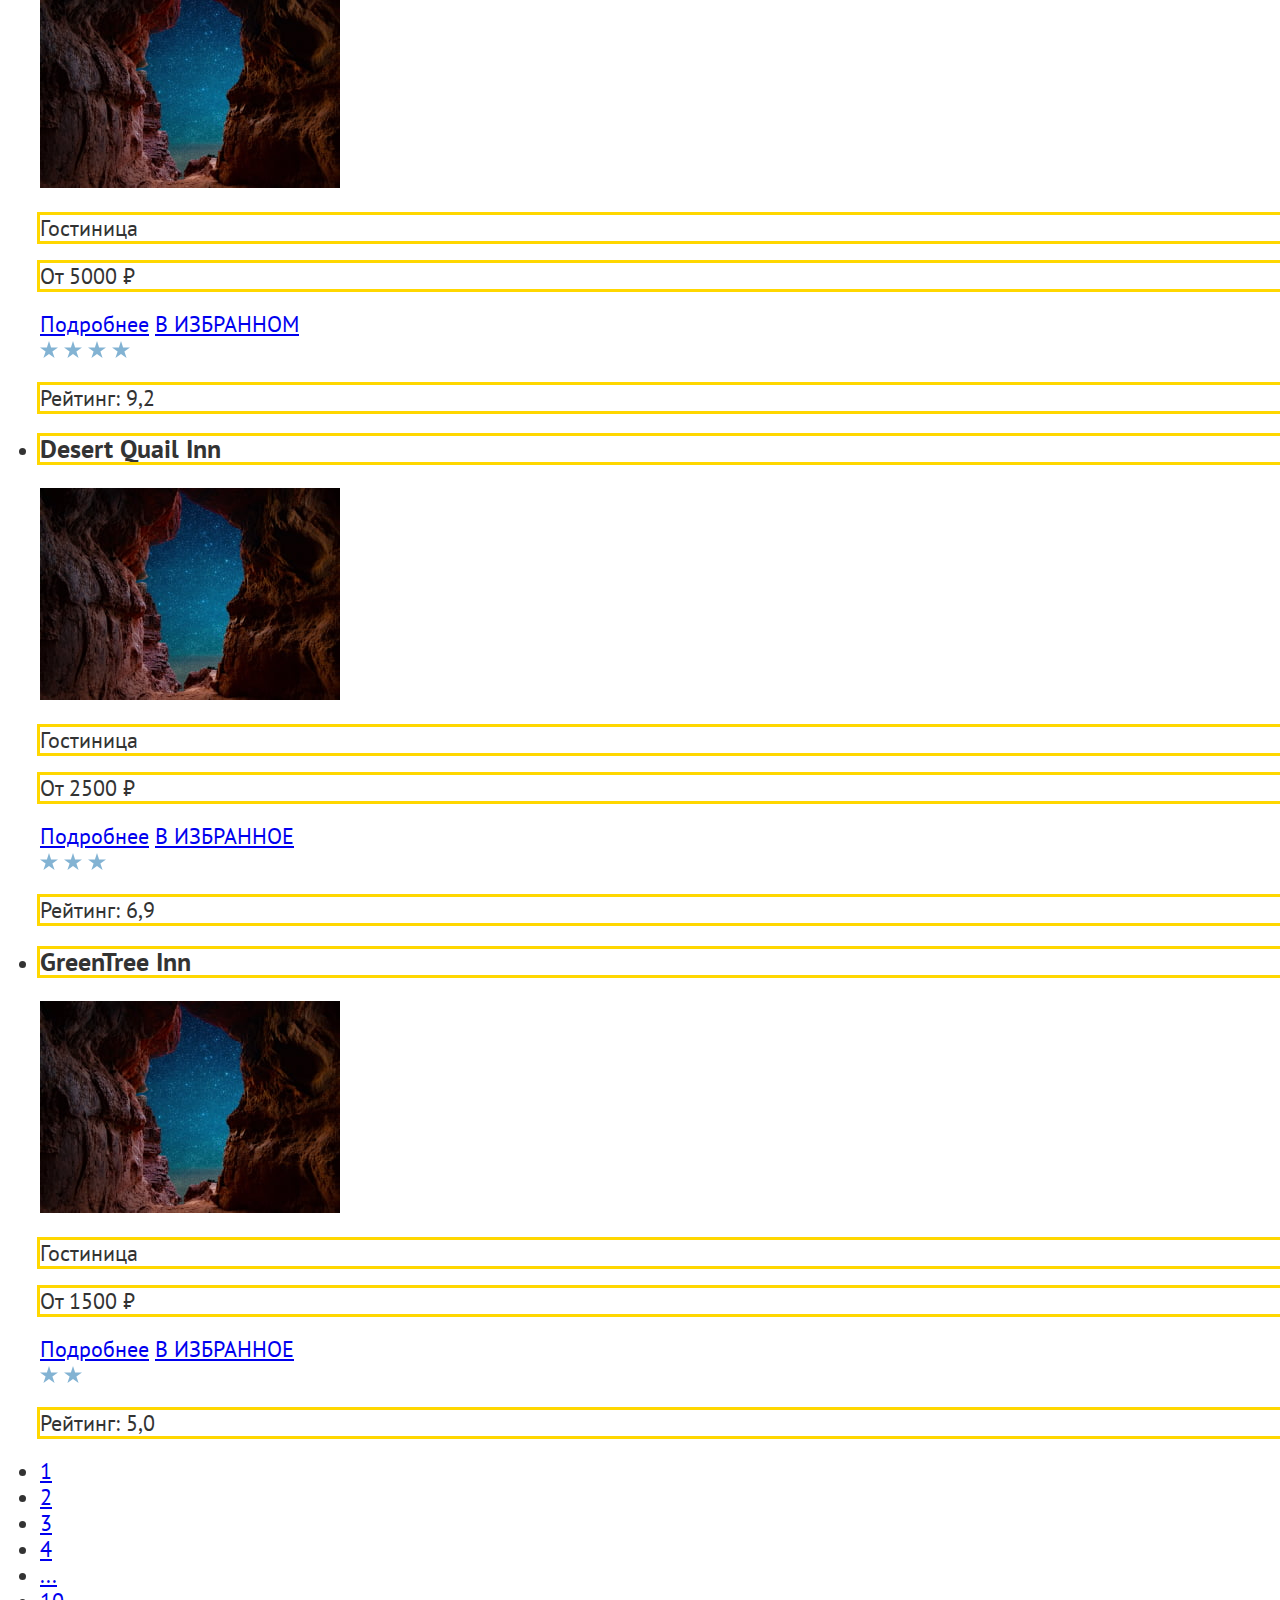
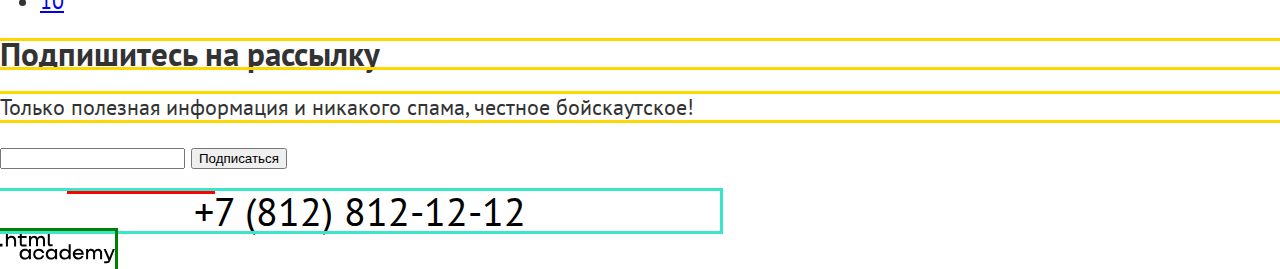
==== commit eb221f15: "Добавляет сетку круаных блоков" ====
--- a/catalog.html
+++ b/catalog.html
@@ -58,7 +58,7 @@
                 <a class="breadcrumbs_link" href="index.html"></a>
               </li>
               <li class="breadcrumbs_item">
-                <a class="breadcrumbs_link">Гостиницы</a>
+                <a class="breadcrumbs_link" href="catalog.html">Гостиницы</a>
               </li>
             </ul>
           </header>
--- a/styles/styles.css
+++ b/styles/styles.css
@@ -27,13 +27,21 @@
   overflow: hidden;
 }
 
+html {
+  height: 100%;
+}
+
 body {
   font-family: "PT Sans", sans-serif;
   font-weight: 400;
   font-size: 22px;
   line-height: 26px;
-  background-color: #F2F2F2;
+  background-color: #f2f2f2;
   color: #333333;
+  margin: 0;
+  display: flex;
+  flex-direction: column;
+  min-height: 100%;
 }
 
 .container {
@@ -42,12 +50,31 @@
 
 
 /* Header */
+.navigation {
+  display: flex;
+  width: 1200px;
+  margin: 0 auto;
+  background-color: #FFFFFF;
+
+}
 
 .navigation_list {
+  outline: 3px solid purple;
   font-weight: 700;
   font-size: 20px;
   line-height: 24px;
-  list-style: none;
+  list-style-type: none;
+  width: 507px;
+  margin: 0;
+  padding: 0;
+  display: flex;
+  justify-content: space-evenly;
+  align-items: center;
+  margin-left: 70px;
+}
+
+.navigation_logo {
+  align-self: flex-start;
 }
 
 .navigation_link {
@@ -55,9 +82,18 @@
   color: #000000;
 }
 
-.navigation_user_list {
-  list-style: none;
-}
+.navigation_user {
+  outline: 3px solid purple;
+  list-style-type: none;
+  width: 268px;
+  max-width: 268px;
+  margin-left: auto;
+  margin-right: 70px;
+  display: flex;
+  justify-content: space-between;
+}
+
+.navigation_user_item {}
 
 .navigation_user_link {
   text-decoration: none;
@@ -67,10 +103,22 @@
   font-size: 10px;
   line-height: 10px;
   text-align: center;
+  background-color: #7DB54F;
   color: #FFFFFF;
 }
 
 /* Main */
+
+
+.main_container {
+  flex-grow: 1;
+}
+
+.page_container {
+  background-color: #FFFFFF;
+  width: 1200px;
+  margin: 0 auto;
+}
 
 .hero {
   background-image: url("../images/index/index-background.jpg");
@@ -102,13 +150,33 @@
 }
 
 .advantages_list {
+  outline: 3px solid red;
   font-size: 18px;
   line-height: 21px;
   list-style-type: none;
+  text-align: center;
+  margin: 0;
+  padding: 0;
+  display: flex;
+  flex-wrap: wrap;
+
+  /* justify-content: center; */
 }
 
 .advantages_item {
-  text-align: center;
+  outline: 3px solid green;
+  text-align: center;
+  display: flex;
+  flex-direction: column;
+  justify-content: center;
+  align-items: center;
+  width: 400px;
+  height: 400px;
+}
+
+.advantages_item:nth-child(2),
+.advantages_item:nth-child(6) {
+  width: 800px;
 }
 
 .advantages_subtitle,
@@ -138,13 +206,31 @@
 }
 
 /* Recommendations */
+.advantages,
+.recommendations,
+.search,
+.subscribe {
+  display: flex;
+  flex-direction: column;
+  justify-content: center;
+  align-items: center;
+
+}
 
 .recommendations_list {
   list-style-type: none;
+  margin: 0;
+  padding: 0;
+  display: flex;
 }
 
 .recommendations_item {
-  text-align: center;
+  height: 400px;
+  width: 400px;
+  display: flex;
+  flex-direction: column;
+  justify-content: center;
+  align-items: center;
 }
 
 /* Search */
@@ -180,19 +266,48 @@
 
 /* Footer */
 
+.main_footer_container {
+  width: 1200px;
+  height: 120px;
+  display: flex;
+  margin: 0 auto;
+  background-color: #FFFFFF;
+}
+
+.main_footer {}
+
+.footer_social {
+  outline: 3px solid red;
+  width: 142px;
+  margin-left: 70px;
+}
 
 .social_list {
   list-style-type: none;
 }
 
 .contacts {
+  outline: 3px solid #3ae6ca;
   font-size: 40px;
   line-height: 40px;
+  display: flex;
+  justify-content: center;
+  align-items: center;
+  width: 720px;
 }
 
 .contacts_link {
   text-decoration: none;
   color: #000000;
+}
+
+.footer_logo {
+  outline: 3px solid green;
+  width: 115px;
+  margin-right: 70px;
+  display: flex;
+  justify-content: center;
+  align-items: center;
 }
 
 /* Other */
@@ -207,9 +322,67 @@
   text-transform: uppercase;
   background-color: #756157;
   color: #ffffff;
+  margin: 0 auto;
+  padding: 8px 34px;
+
 }
 
 .subscribe_button {
   background-color: #82B3D3;
   color: #ffffff;
 }
+
+
+
+
+
+
+
+
+
+
+
+
+
+/* Catalog */
+
+.inner_container {
+  background-image: url("../images/catalog/filter.jpg");
+  background-repeat: no-repeat;
+  background-size: 100% 100%;
+}
+
+.inner_container {
+  font-size: 18px;
+  line-height: 23px;
+  color: #FFFFFF;
+}
+
+.inner_header_title {
+  font-weight: 700;
+  font-size: 60px;
+  line-height: 78px;
+}
+
+.breadcrumbs,
+.catalog_filter_list {
+  list-style: none;
+}
+
+.breadcrumbs_link {
+  font-size: 16px;
+  line-height: 21px;
+  text-decoration: none;
+  color: #FFFFFF;
+}
+
+.catalog_filter_title {
+  font-weight: 700;
+  font-size: 20px;
+  line-height: 24px;
+}
+
+
+h1, h2, h3, p {
+  outline: 3px solid gold;
+}
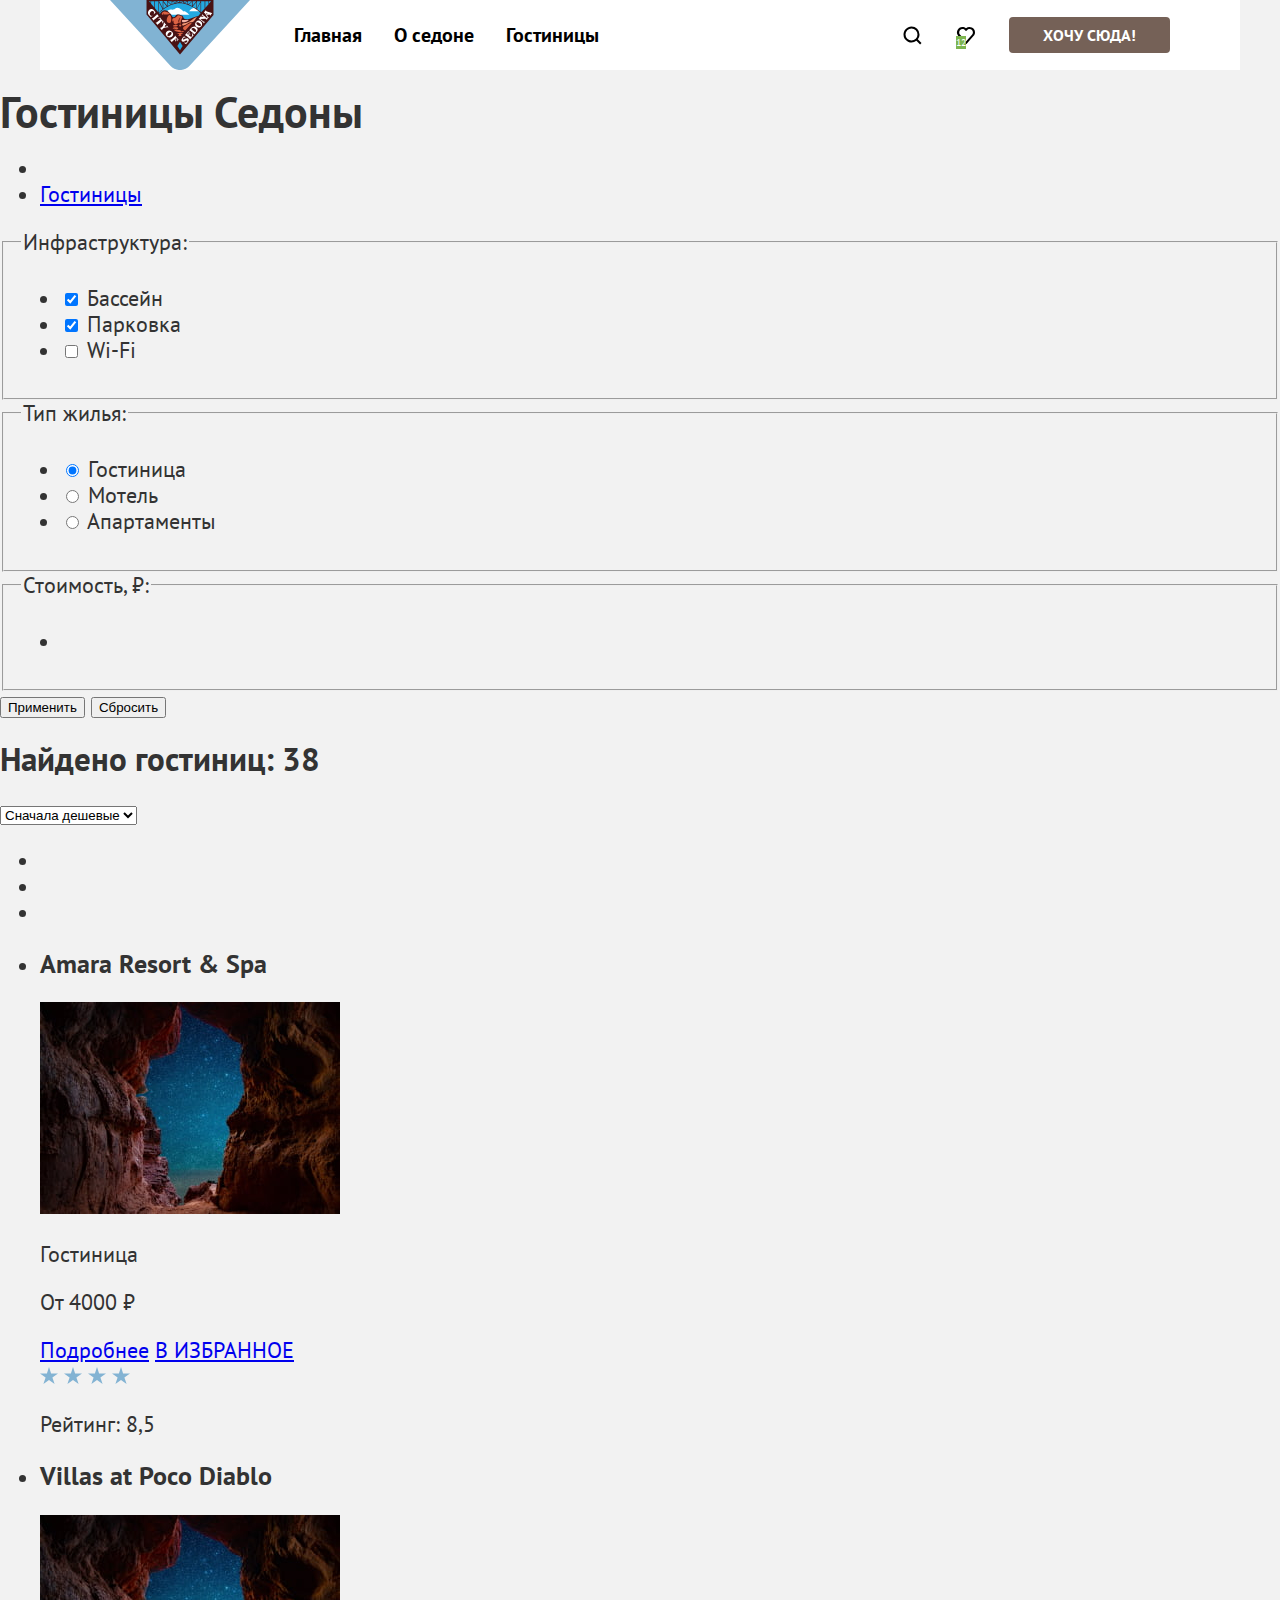
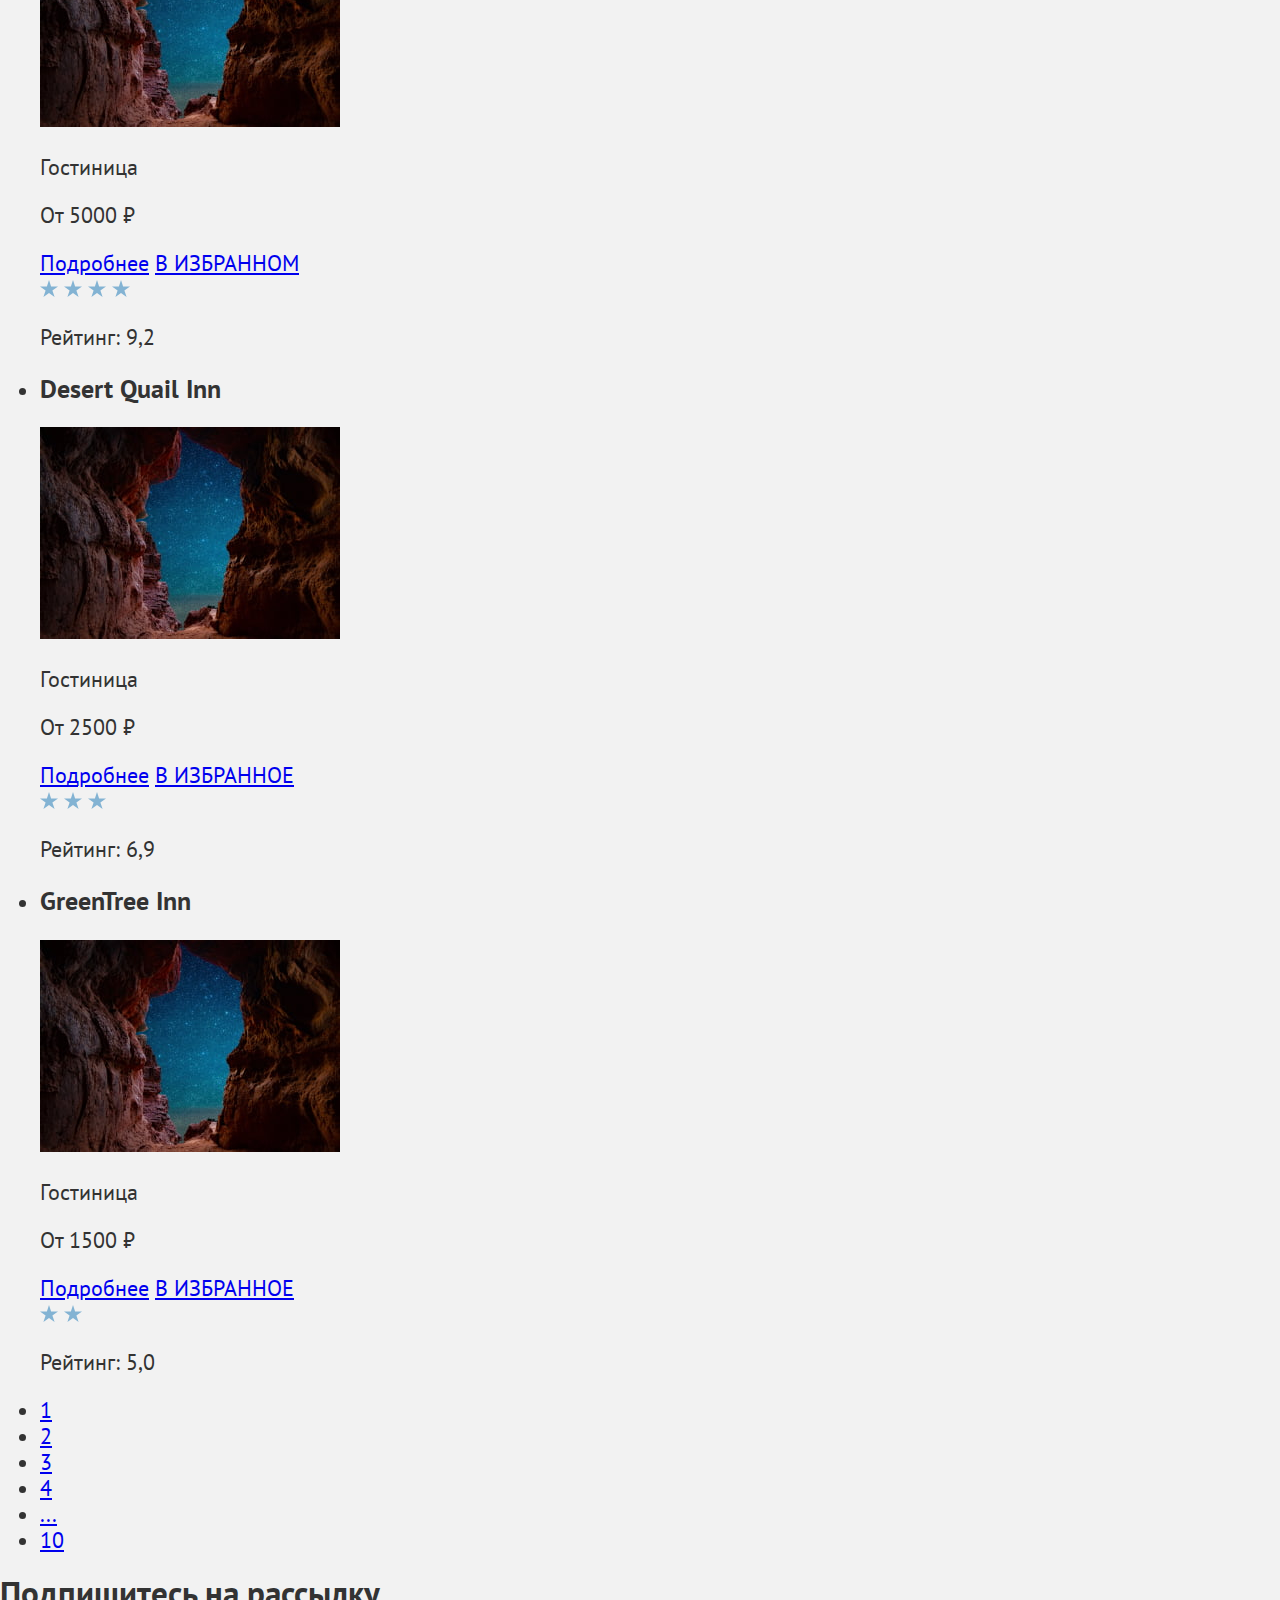
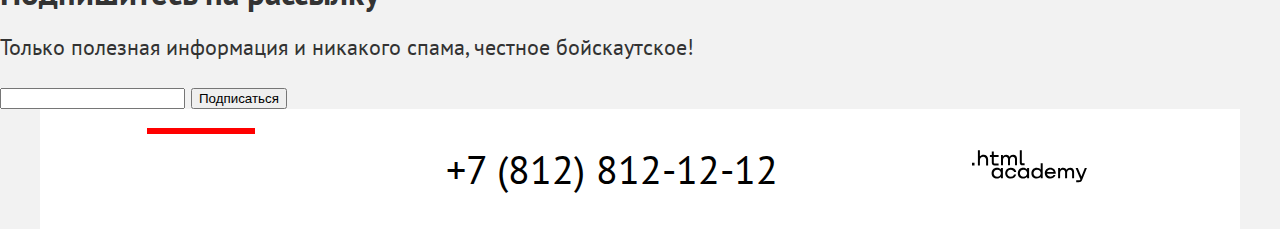
==== commit 250a663b: "Обновляет header и footer в catalog.html" ====
--- a/catalog.html
+++ b/catalog.html
@@ -1,53 +1,52 @@
 <!DOCTYPE html>
-<html lang="en">
+<html lang="ru">
 
   <head>
-    <meta charset="UTF-8">
-    <meta http-equiv="X-UA-Compatible" content="IE=edge">
-    <meta name="viewport" content="width=device-width, initial-scale=1.0">
-    <title>Document</title>
+    <meta charset="utf-8">
+    <meta name="keywords" content="Седона">
+    <meta name="description" content="HTML Academy: Седона">
+    <title>HTML Academy: Седона</title>
     <link rel="stylesheet" href="styles/styles.css">
   </head>
 
   <body>
-    <div class="container">
-      <header class="main_header" data-test="header">
-        <a class="header_logo_link" href="#">
+    <header class="main_header" data-test="header">
+      <nav class="navigation">
+        <a class="header_logo_link" href="index.html">
           <img class="header_logo_image" src="images/header/logo.svg" width="140" height="70" alt="Логотип.">
         </a>
-        <nav class="navigation">
-          <ul class="navigation_list">
-            <li class="navigation_item">
-              <a class="navigation_link" href="index.html">Главная</a>
-            </li>
-            <li class="navigation_item">
-              <a class="navigation_link" href="#">О седоне</a>
-            </li>
-            <li class="navigation_item">
-              <a class="navigation_link" href="catalog.html">Гостиницы</a>
-            </li>
-          </ul>
-
-          <ul class="navigation_user_list">
-            <li class="navigation_user_item">
-              <a class="navigation_user_link" href="#">
-                <span class="visually_hidden">Поиск</span>
-              </a>
-            </li>
-            <li class="navigation_user_item">
-              <a class="navigation_user_link" href="#">
-                <span class="visually_hidden">Понравившиеся</span>
-                <span class="navigation_user_favorite">12</span>
-              </a>
-            </li>
-            <li class="navigation_user_item">
-              <a class="navigation_user_link" href="#">
-                <span class="navigation_button">Хочу сюда!</span>
-              </a>
-            </li>
-          </ul>
-        </nav>
-      </header>
+        <ul class="navigation_list">
+          <li class="navigation_item">
+            <a class="navigation_link" href="index.html">Главная</a>
+          </li>
+          <li class="navigation_item">
+            <a class="navigation_link" href="#">О седоне</a>
+          </li>
+          <li class="navigation_item">
+            <a class="navigation_link" href="catalog.html">Гостиницы</a>
+          </li>
+        </ul>
+
+        <ul class="navigation_user">
+          <li class="navigation_user_item">
+            <a class="navigation_user_link navigation_user_link_search" href="#">
+              <span class="visually_hidden">Поиск</span>
+            </a>
+          </li>
+          <li class="navigation_user_item">
+            <a class="navigation_user_link navigation_user_link_like" href="#">
+              <span class="visually_hidden">Понравившиеся</span>
+              <span class="navigation_user_favorite">12</span>
+            </a>
+          </li>
+          <li class="navigation_user_item">
+            <a class="navigation_user_link" href="#">
+              <span class="navigation_button">Хочу сюда!</span>
+            </a>
+          </li>
+        </ul>
+      </nav>
+    </header>
 
       <main class="main_inner" data-test="main">
         <div class="inner_container">
@@ -244,38 +243,40 @@
       </main>
 
       <footer class="main_footer" data-test="footer">
-        <section class="footer_social">
-          <h2 class="visually_hidden">Социальные сети</h2>
-          <ul class="social_list">
-            <li class="social_item">
-              <a class="social_link" href="#">
-              </a>
-            </li>
-            <li class="social_item">
-              <a class="social_link" href="#">
-              </a>
-            </li>
-            <li class="social_item">
-              <a class="social_link" href="#">
-              </a>
-            </li>
-          </ul>
-        </section>
-
-        <section class="contacts">
-          <h2 class="visually_hidden">Контакты</h2>
-          <a class="contacts_link" href="tel:78128121212">+7 (812) 812-12-12</a>
-        </section>
-
-        <section class="footer_logo">
-          <h2 class="visually_hidden">Логотип HTML Academy</h2>
-          <a class="footer_logo_link" href="#">
-            <img class="footer_logo_image" src="images/footer/logo-footer.svg" width="115" height="33"
-              alt="HTML Academy.">
-          </a>
-        </section>
+        <div class="main_footer_container">
+          <section class="footer_social">
+            <h2 class="visually_hidden">Социальные сети</h2>
+            <ul class="social_list">
+              <li class="social_item">
+                <a class="social_link social_link_vk" href="#">
+                </a>
+              </li>
+              <li class="social_item">
+                <a class="social_link social_link_telegram" href="#">
+                </a>
+              </li>
+              <li class="social_item">
+                <a class="social_link social_link_youtube" href="#">
+                </a>
+              </li>
+            </ul>
+          </section>
+
+          <section class="contacts">
+            <h2 class="visually_hidden">Контакты</h2>
+            <a class="contacts_link" href="tel:78128121212">+7 (812) 812-12-12</a>
+          </section>
+
+          <section class="footer_logo">
+            <h2 class="visually_hidden">Логотип HTML Academy</h2>
+            <a class="footer_logo_link" href="#">
+              <img class="footer_logo_image" src="images/footer/logo-footer.svg" width="115" height="33"
+                alt="HTML Academy.">
+            </a>
+          </section>
+        </div>
       </footer>
-    </div>
-  </body>
-
-</html>
+
+    </body>
+
+  </html>
--- a/styles/styles.css
+++ b/styles/styles.css
@@ -38,65 +38,90 @@
   line-height: 26px;
   background-color: #f2f2f2;
   color: #333333;
+  min-height: 100%;
   margin: 0;
   display: flex;
   flex-direction: column;
-  min-height: 100%;
 }
 
 .container {
   background-color: #FFFFFF;
 }
 
-
 /* Header */
+
+
 .navigation {
-  display: flex;
   width: 1200px;
   margin: 0 auto;
+  display: flex;
   background-color: #FFFFFF;
-
+}
+
+.header_logo_link {
+  display: block;
+  width: 140px;
+  padding: 0;
+  margin: 0;
+  margin-left: 70px;
+  margin-right: 28px;
+  text-decoration: none;
+  box-sizing: border-box;
+}
+
+.header_logo_image {
+  display: block;
+  margin: 0;
+  padding: 0;
 }
 
 .navigation_list {
-  outline: 3px solid purple;
   font-weight: 700;
   font-size: 20px;
   line-height: 24px;
+  display: flex;
+  flex-wrap: wrap;
+  align-items: center;
+  width: 539px;
+  margin: 0;
+  padding: 0;
   list-style-type: none;
-  width: 507px;
-  margin: 0;
-  padding: 0;
-  display: flex;
-  justify-content: space-evenly;
-  align-items: center;
-  margin-left: 70px;
-}
-
-.navigation_logo {
-  align-self: flex-start;
 }
 
 .navigation_link {
   text-decoration: none;
   color: #000000;
+  padding: 20px 16px;
+  display: block;
 }
 
 .navigation_user {
-  outline: 3px solid purple;
+  width: 268px;
   list-style-type: none;
-  width: 268px;
-  max-width: 268px;
+  margin: 0;
+  margin-right: 70px;
   margin-left: auto;
-  margin-right: 70px;
+  padding: 0;
   display: flex;
   justify-content: space-between;
-}
-
-.navigation_user_item {}
+  align-items: center;
+}
 
 .navigation_user_link {
   text-decoration: none;
+  display: block;
+}
+
+.navigation_user_link_search {
+  background-image: url("../images/header/search.svg");
+  width: 20px;
+  height: 20px;
+}
+
+.navigation_user_link_like {
+  background-image: url("../images/header/heart.svg");
+  width: 20px;
+  height: 20px;
 }
 
 .navigation_user_favorite {
@@ -124,11 +149,21 @@
   background-image: url("../images/index/index-background.jpg");
   background-size: 100% auto;
   background-repeat: no-repeat;
-  text-align: center;
+  padding-top: 51px;
+  padding-bottom: 82px;
+}
+
+.main_index_logo {
+  display: block;
+  margin: 0 auto;
 }
 
 /* Advantages */
 
+
+.advantages {
+  padding-top: 69px;
+}
 
 .advantages_title,
 .recommendations_title,
@@ -140,6 +175,17 @@
   text-transform: uppercase;
   text-align: center;
   color: #000000;
+  margin: 0;
+}
+
+.advantages_title {
+  margin-bottom: 25px;
+}
+
+.recommendations_title,
+.search_title,
+.subscribe_title {
+  margin-bottom: 20px;
 }
 
 .advantages_text,
@@ -147,35 +193,39 @@
 .search_text,
 .subscribe_text {
   text-align: center;
+  margin: 0;
+}
+
+.search_text {
+  margin-bottom: 54px;
+}
+
+.subscribe_text {
+  margin-bottom: 54px;
 }
 
 .advantages_list {
-  outline: 3px solid red;
   font-size: 18px;
   line-height: 21px;
   list-style-type: none;
   text-align: center;
   margin: 0;
   padding: 0;
+  padding-top: 69px;
   display: flex;
   flex-wrap: wrap;
-
-  /* justify-content: center; */
 }
 
 .advantages_item {
-  outline: 3px solid green;
-  text-align: center;
   display: flex;
   flex-direction: column;
   justify-content: center;
   align-items: center;
   width: 400px;
-  height: 400px;
-}
-
-.advantages_item:nth-child(2),
-.advantages_item:nth-child(6) {
+  min-height: 385px;
+}
+
+.advantages_item_image {
   width: 800px;
 }
 
@@ -186,6 +236,13 @@
   line-height: 28px;
   text-transform: uppercase;
   color: #000000;
+  margin: 0;
+  margin-bottom: 30px;
+}
+
+.advantages_desc,
+.recommendations_desc {
+  margin: 0;
 }
 
 .blue_square .advantages_subtitle,
@@ -206,6 +263,12 @@
 }
 
 /* Recommendations */
+
+
+.recommendations {
+  padding-top: 64px;
+}
+
 .advantages,
 .recommendations,
 .search,
@@ -214,19 +277,23 @@
   flex-direction: column;
   justify-content: center;
   align-items: center;
-
 }
 
 .recommendations_list {
+  font-size: 18px;
+  line-height: 21px;
   list-style-type: none;
-  margin: 0;
-  padding: 0;
-  display: flex;
+  text-align: center;
+  margin: 0;
+  padding: 0;
+  padding-top: 64px;
+  display: flex;
+  flex-wrap: wrap;
 }
 
 .recommendations_item {
-  height: 400px;
   width: 400px;
+  min-height: 385px;
   display: flex;
   flex-direction: column;
   justify-content: center;
@@ -238,6 +305,8 @@
 
 .search {
   text-align: center;
+  padding-top: 69px;
+  padding-bottom: 96px;
 }
 
 .search_link {
@@ -245,6 +314,7 @@
 }
 
 /* Subscribe */
+
 
 .subscribe .subscribe_text,
 .subscribe .subscribe_title {
@@ -256,6 +326,8 @@
   background-size: 100% auto;
   background-repeat: no-repeat;
   text-align: center;
+  padding-top: 69px;
+  padding-bottom: 104px;
 }
 
 .subscribe_text {
@@ -266,34 +338,72 @@
 
 /* Footer */
 
+
 .main_footer_container {
   width: 1200px;
-  height: 120px;
+  min-height: 120px;
   display: flex;
   margin: 0 auto;
   background-color: #FFFFFF;
 }
 
-.main_footer {}
-
 .footer_social {
-  outline: 3px solid red;
   width: 142px;
   margin-left: 70px;
 }
 
 .social_list {
   list-style-type: none;
+  /* margin: 0;
+  margin-top: 45px;
+  padding: 0;
+  width: 142px;
+  display: flex;
+  flex-wrap: wrap;
+  align-items: center; */
+}
+
+.social_item {
+  outline: 3px solid red;
+  /* width: 48px;
+  height: 40px;
+  padding: auto; */
+}
+
+.social_link {
+  text-decoration: none;
+  color: #000000;
+  /* display: inline-block; */
+}
+
+.social_link_vk {
+  outline: auto;
+  /* background-image: url("../images/footer/vk.svg");
+  width: 25px;
+  height: 15px; */
+}
+
+.social_link_telegram {
+  outline: auto;
+  /* background-image: url("../images/footer/telegram.svg");
+  width: 18px;
+  height: 17px; */
+}
+
+.social_link_youtube {
+  outline: auto;
+  /* background-image: url("../images/footer/youtube.svg");
+  width: 23px;
+  height: 18px; */
 }
 
 .contacts {
-  outline: 3px solid #3ae6ca;
   font-size: 40px;
   line-height: 40px;
+  width: 720px;
   display: flex;
   justify-content: center;
   align-items: center;
-  width: 720px;
 }
 
 .contacts_link {
@@ -302,12 +412,16 @@
 }
 
 .footer_logo {
-  outline: 3px solid green;
   width: 115px;
   margin-right: 70px;
   display: flex;
   justify-content: center;
   align-items: center;
+}
+
+.footer_logo_link {
+  text-decoration: none;
+  color: #000000;
 }
 
 /* Other */
@@ -324,65 +438,27 @@
   color: #ffffff;
   margin: 0 auto;
   padding: 8px 34px;
-
+  border-radius: 4px;
+  display: block;
 }
 
 .subscribe_button {
   background-color: #82B3D3;
   color: #ffffff;
-}
-
-
-
-
-
-
-
-
-
-
+  font-family: 'PT Sans';
+  font-weight: 700;
+  font-size: 20px;
+  line-height: 36px;
+  text-transform: uppercase;
+  padding: 8px 50px;
+  border-radius: 0 4px 4px 0;
+}
+/* Nado dorasobratsya s knopkoi (otklychit style) */
+
+.subscribe_form {
+  display: flex;
+}
 
 
 
 /* Catalog */
-
-.inner_container {
-  background-image: url("../images/catalog/filter.jpg");
-  background-repeat: no-repeat;
-  background-size: 100% 100%;
-}
-
-.inner_container {
-  font-size: 18px;
-  line-height: 23px;
-  color: #FFFFFF;
-}
-
-.inner_header_title {
-  font-weight: 700;
-  font-size: 60px;
-  line-height: 78px;
-}
-
-.breadcrumbs,
-.catalog_filter_list {
-  list-style: none;
-}
-
-.breadcrumbs_link {
-  font-size: 16px;
-  line-height: 21px;
-  text-decoration: none;
-  color: #FFFFFF;
-}
-
-.catalog_filter_title {
-  font-weight: 700;
-  font-size: 20px;
-  line-height: 24px;
-}
-
-
-h1, h2, h3, p {
-  outline: 3px solid gold;
-}
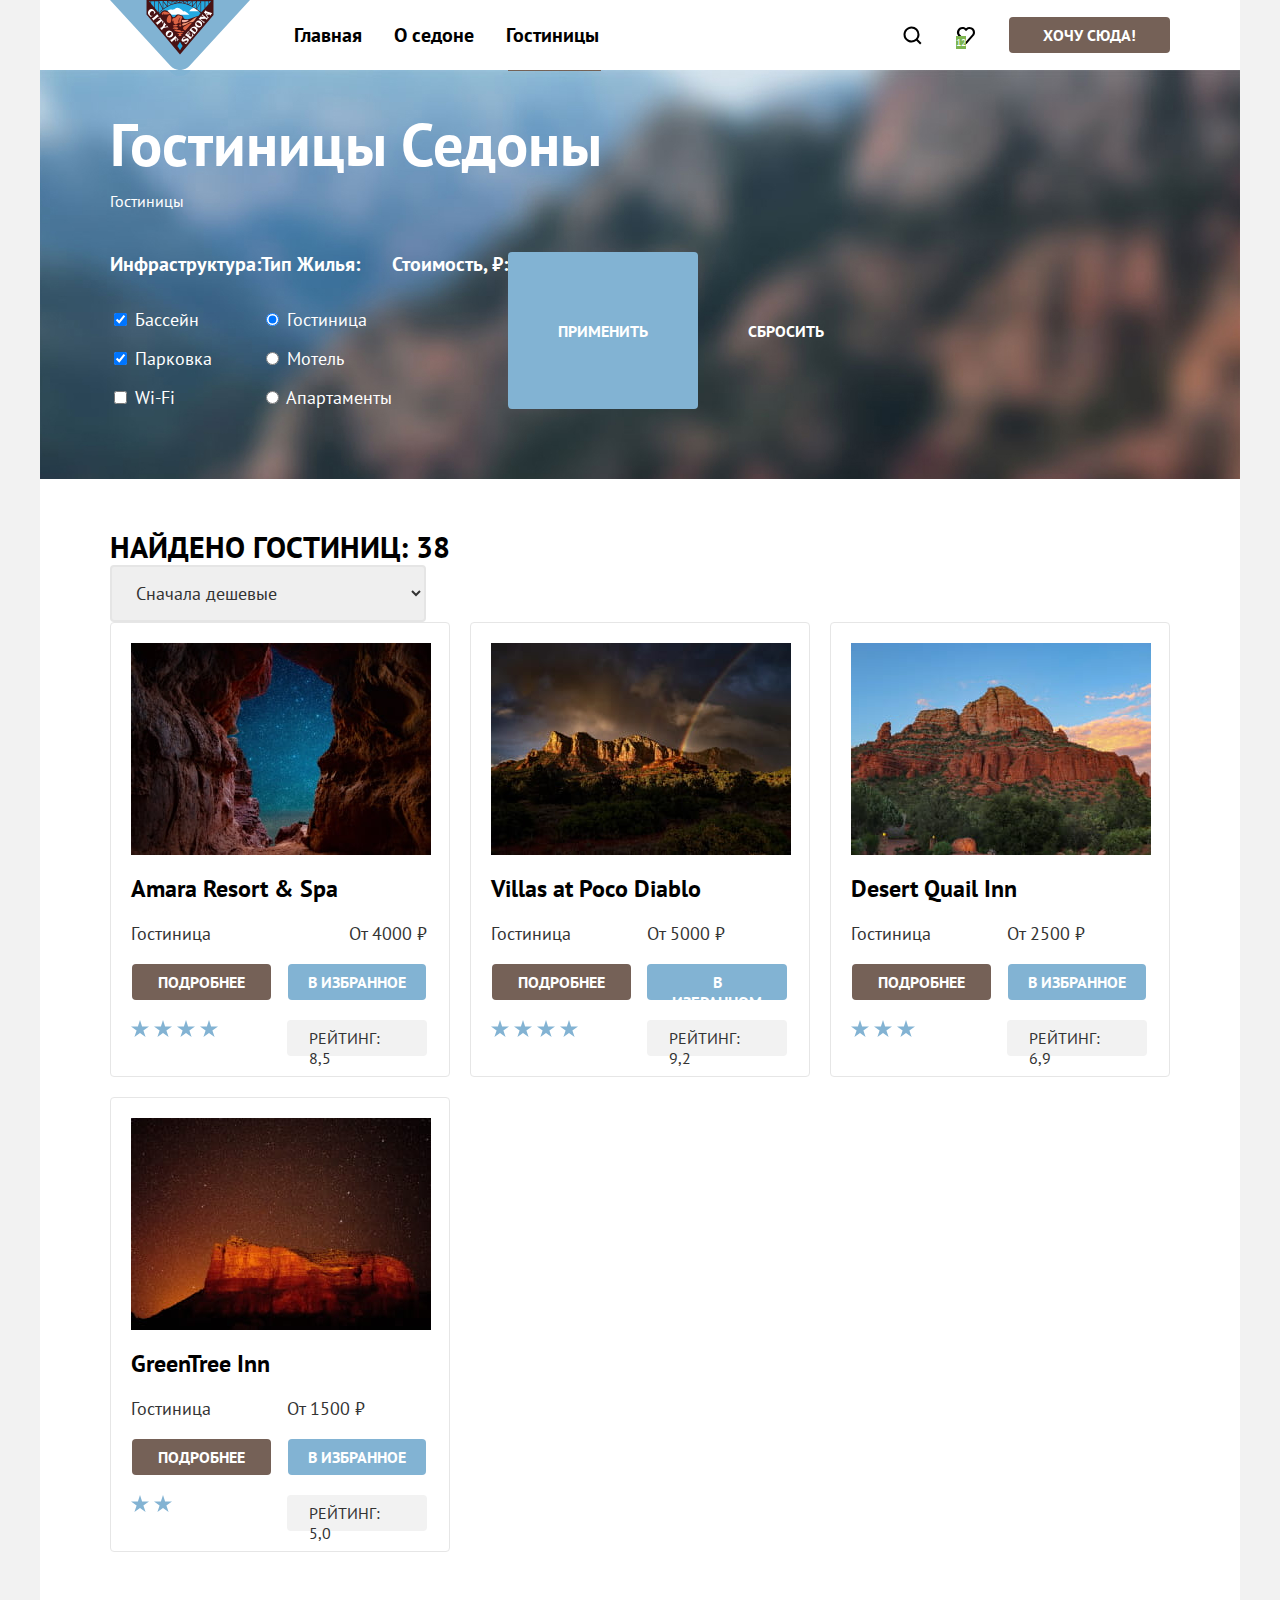
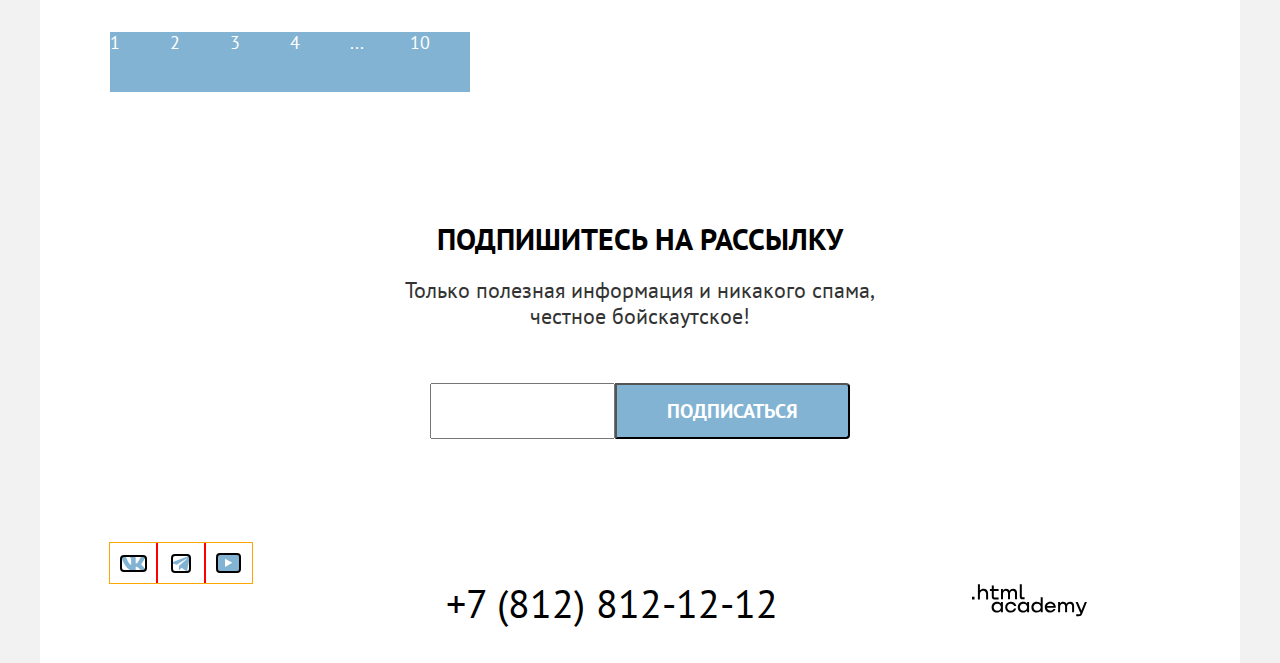
==== commit 56bc2d18: "Добавляет" ====
--- a/catalog.html
+++ b/catalog.html
@@ -48,11 +48,12 @@
       </nav>
     </header>
 
-      <main class="main_inner" data-test="main">
-        <div class="inner_container">
+    <main class="main_container" data-test="main">
+      <div class="page_container">
+        <div class="inner_header_container">
           <header class="inner_header">
             <h1 class="inner_header_title">Гостиницы Седоны</h1>
-            <ul class="breadcrumbs">
+            <ul class="breadcrumbs_list">
               <li class="breadcrumbs_item">
                 <a class="breadcrumbs_link" href="index.html"></a>
               </li>
@@ -107,8 +108,8 @@
                   <li class="catalog_filter_item"></li>
                 </ul>
               </fieldset>
-              <button type="submit">Применить</button>
-              <button type="reset">Сбросить</button>
+              <button class="button submit_button" type="submit">Применить</button>
+              <button class="button reset_button" type="reset">Сбросить</button>
             </form>
           </section>
         </div>
@@ -116,7 +117,7 @@
         <section class="results" data-test="catalog">
           <h2 class="results_title">Найдено гостиниц: 38</h2>
 
-          <select name="results_sorting">
+          <select class="results_sorting" name="results_sorting">
             <option value="cheap">Сначала дешевые</option>
           </select>
 
@@ -138,9 +139,9 @@
               <img class="results_hotel_image" src="images/catalog/hotels/hotel-1.jpg" width="300" height="212"
                 alt="Пещеры и звёзды.">
               <p class="results_hotel_text">Гостиница</p>
-              <p class="results_hotel_text">От 4000 ₽</p>
-              <a class="results_hotel_link" href="#">Подробнее</a>
-              <a class="results_hotel_link" href="#">В ИЗБРАННОЕ</a>
+              <p class="results_hotel_text results_hotel_text_right">От 4000 ₽</p>
+              <a class="results_hotel_link" href="#">Подробнее</a>
+              <a class="results_hotel_link blue_button" href="#">В ИЗБРАННОЕ</a>
               <div class="results_hotel_stars">
                 <img class="results_hotel_stars_image" src="images/catalog/star.svg" width="18" height="17"
                   alt="Звезда.">
@@ -155,12 +156,12 @@
             </li>
             <li class="results_hotel_item">
               <h3 class="results_hotel_title">Villas at Poco Diablo</h3>
-              <img class="results_hotel_image" src="images/catalog/hotels/hotel-1.jpg" width="300" height="212"
+              <img class="results_hotel_image" src="images/catalog/hotels/hotel-2.jpg" width="300" height="212"
                 alt="Горы и радуга.">
               <p class="results_hotel_text">Гостиница</p>
               <p class="results_hotel_text">От 5000 ₽</p>
               <a class="results_hotel_link" href="#">Подробнее</a>
-              <a class="results_hotel_link" href="#">В ИЗБРАННОМ</a>
+              <a class="results_hotel_link blue_button" href="#">В ИЗБРАННОМ</a>
               <div class="results_hotel_stars">
                 <img class="results_hotel_stars_image" src="images/catalog/star.svg" width="18" height="17"
                   alt="Звезда.">
@@ -175,12 +176,12 @@
             </li>
             <li class="results_hotel_item">
               <h3 class="results_hotel_title">Desert Quail Inn</h3>
-              <img class="results_hotel_image" src="images/catalog/hotels/hotel-1.jpg" width="300" height="212"
+              <img class="results_hotel_image" src="images/catalog/hotels/hotel-3.jpg" width="300" height="212"
                 alt="Горы и небо.">
               <p class="results_hotel_text">Гостиница</p>
               <p class="results_hotel_text">От 2500 ₽</p>
               <a class="results_hotel_link" href="#">Подробнее</a>
-              <a class="results_hotel_link" href="#">В ИЗБРАННОЕ</a>
+              <a class="results_hotel_link blue_button" href="#">В ИЗБРАННОЕ</a>
               <div class="results_hotel_stars">
                 <img class="results_hotel_stars_image" src="images/catalog/star.svg" width="18" height="17"
                   alt="Звезда.">
@@ -193,12 +194,12 @@
             </li>
             <li class="results_hotel_item">
               <h3 class="results_hotel_title">GreenTree Inn</h3>
-              <img class="results_hotel_image" src="images/catalog/hotels/hotel-1.jpg" width="300" height="212"
+              <img class="results_hotel_image" src="images/catalog/hotels/hotel-4.jpg" width="300" height="212"
                 alt="Горы и звёзды.">
               <p class="results_hotel_text">Гостиница</p>
               <p class="results_hotel_text">От 1500 ₽</p>
               <a class="results_hotel_link" href="#">Подробнее</a>
-              <a class="results_hotel_link" href="#">В ИЗБРАННОЕ</a>
+              <a class="results_hotel_link blue_button" href="#">В ИЗБРАННОЕ</a>
               <div class="results_hotel_stars">
                 <img class="results_hotel_stars_image" src="images/catalog/star.svg" width="18" height="17"
                   alt="Звезда.">
@@ -231,52 +232,52 @@
           </ul>
         </section>
 
-        <section class="subscribe_inner" data-test="subscribe">
-          <h2 class="subscribe_inner_title">Подпишитесь на рассылку</h2>
-          <p class="subscribe_inner_text">Только полезная информация и никакого спама, честное бойскаутское!</p>
-          <form action="#" method="post">
-            <input type="email" name="email">
-            <button type="submit">Подписаться</button>
+        <section class="subscribe subscribe_inner" data-test="subscribe">
+          <h2 class="subscribe_title subscribe_inner_title">Подпишитесь на рассылку</h2>
+          <p class="subscribe_text subscribe_inner_text">Только полезная информация и никакого спама,<br> честное бойскаутское!</p>
+          <form class="subscribe_form subscribe_inner_form" action="https://echo.htmlacademy.ru/" method="post">
+            <input class="subscribe_input subscribe_inner_input" type="email" name="email">
+            <button class="subscribe_button subscribe_inner_button" type="submit">Подписаться</button>
           </form>
         </section>
-
-      </main>
-
-      <footer class="main_footer" data-test="footer">
-        <div class="main_footer_container">
-          <section class="footer_social">
-            <h2 class="visually_hidden">Социальные сети</h2>
-            <ul class="social_list">
-              <li class="social_item">
-                <a class="social_link social_link_vk" href="#">
-                </a>
-              </li>
-              <li class="social_item">
-                <a class="social_link social_link_telegram" href="#">
-                </a>
-              </li>
-              <li class="social_item">
-                <a class="social_link social_link_youtube" href="#">
-                </a>
-              </li>
-            </ul>
-          </section>
-
-          <section class="contacts">
-            <h2 class="visually_hidden">Контакты</h2>
-            <a class="contacts_link" href="tel:78128121212">+7 (812) 812-12-12</a>
-          </section>
-
-          <section class="footer_logo">
-            <h2 class="visually_hidden">Логотип HTML Academy</h2>
-            <a class="footer_logo_link" href="#">
-              <img class="footer_logo_image" src="images/footer/logo-footer.svg" width="115" height="33"
-                alt="HTML Academy.">
-            </a>
-          </section>
-        </div>
-      </footer>
-
-    </body>
-
-  </html>
+      </div>
+    </main>
+
+    <footer class="main_footer" data-test="footer">
+      <div class="page_footer_container">
+        <section class="footer_social">
+          <h2 class="visually_hidden">Социальные сети</h2>
+          <ul class="social_list">
+            <li class="social_item">
+              <a class="social_link social_link_vk" href="#">
+              </a>
+            </li>
+            <li class="social_item">
+              <a class="social_link social_link_telegram" href="#">
+              </a>
+            </li>
+            <li class="social_item">
+              <a class="social_link social_link_youtube" href="#">
+              </a>
+            </li>
+          </ul>
+        </section>
+
+        <section class="contacts">
+          <h2 class="visually_hidden">Контакты</h2>
+          <a class="contacts_link" href="tel:78128121212">+7 (812) 812-12-12</a>
+        </section>
+
+        <section class="footer_logo">
+          <h2 class="visually_hidden">Логотип HTML Academy</h2>
+          <a class="footer_logo_link" href="#">
+            <img class="footer_logo_image" src="images/footer/logo-footer.svg" width="115" height="33"
+              alt="HTML Academy.">
+          </a>
+        </section>
+      </div>
+    </footer>
+
+  </body>
+
+</html>
--- a/styles/styles.css
+++ b/styles/styles.css
@@ -316,8 +316,9 @@
 /* Subscribe */
 
 
-.subscribe .subscribe_text,
-.subscribe .subscribe_title {
+/* .subscribe .subscribe_text  Sachem ne ponimay */
+.subscribe_text,
+.subscribe_title {
   color: #FFFFFF;
 }
 
@@ -339,7 +340,7 @@
 /* Footer */
 
 
-.main_footer_container {
+.page_footer_container {
   width: 1200px;
   min-height: 120px;
   display: flex;
@@ -353,48 +354,51 @@
 }
 
 .social_list {
-  list-style-type: none;
-  /* margin: 0;
-  margin-top: 45px;
+  outline: 1px solid orange;
+  list-style-type: none;
+  margin: 0;
   padding: 0;
   width: 142px;
+  height: 40px;
+  display: flex;
+}
+
+.social_item {
+  outline: 1px solid red;
+  width: 48px;
+  height: 40px;
+  padding: auto;
   display: flex;
   flex-wrap: wrap;
-  align-items: center; */
-}
-
-.social_item {
-  outline: 3px solid red;
-  /* width: 48px;
-  height: 40px;
-  padding: auto; */
+  justify-content: center;
+  align-items: center;
 }
 
 .social_link {
-  text-decoration: none;
-  color: #000000;
-  /* display: inline-block; */
+  outline: 1px solid purple;
+  text-decoration: none;
+  color: #000000;
 }
 
 .social_link_vk {
   outline: auto;
-  /* background-image: url("../images/footer/vk.svg");
+  background-image: url("../images/footer/vk.svg");
   width: 25px;
-  height: 15px; */
+  height: 15px;
 }
 
 .social_link_telegram {
   outline: auto;
-  /* background-image: url("../images/footer/telegram.svg");
+  background-image: url("../images/footer/telegram.svg");
   width: 18px;
-  height: 17px; */
+  height: 17px;
 }
 
 .social_link_youtube {
   outline: auto;
-  /* background-image: url("../images/footer/youtube.svg");
+  background-image: url("../images/footer/youtube.svg");
   width: 23px;
-  height: 18px; */
+  height: 18px;
 }
 
 .contacts {
@@ -443,12 +447,12 @@
 }
 
 .subscribe_button {
+  font-family: 'PT Sans';
+  font-weight: 700;
+  font-size: 20px;
+  line-height: 36px;
   background-color: #82B3D3;
   color: #ffffff;
-  font-family: 'PT Sans';
-  font-weight: 700;
-  font-size: 20px;
-  line-height: 36px;
   text-transform: uppercase;
   padding: 8px 50px;
   border-radius: 0 4px 4px 0;
@@ -462,3 +466,266 @@
 
 
 /* Catalog */
+
+
+.inner_header_container {
+  font-size: 18px;
+  line-height: 23px;
+  background-color: #000000;
+  color: #FFFFFF;
+  background-image: url("../images/catalog/filter.jpg");
+  background-size: 100% auto;
+  background-repeat: no-repeat;
+  padding: 35px 70px 70px;
+}
+
+.inner_header_title {
+  font-weight: 700;
+  font-size: 60px;
+  line-height: 78px;
+  margin: 0;
+  margin-bottom: 8px;
+}
+
+/* Breadcrumbs */
+
+
+.breadcrumbs_list {
+  list-style-type: none;
+  font-size: 16px;
+  line-height: 21px;
+  margin: 0;
+  margin-bottom: 40px;
+  padding: 0;
+}
+
+.breadcrumbs_link {
+  color: #FFFFFF;
+  text-decoration: none;
+}
+
+/* Buttons */
+
+
+.button {
+  font-family: 'PT Sans';
+  font-weight: 700;
+  font-size: 16px;
+  line-height: 20px;
+  text-transform: uppercase;
+  color: #FFFFFF;
+  padding: 8px 50px;
+  border-radius: 4px;
+  background-color: #82B3D3;
+  border: none;
+}
+
+.reset_button {
+  background-color: transparent;
+}
+
+/* Filter */
+
+
+.catalog_filter {
+  display: flex;
+}
+
+
+.catalog_filter_group {
+  margin: 0;
+  padding: 0;
+  border: none;
+}
+
+.catalog_filter_title {
+  font-weight: 700;
+  font-size: 20px;
+  line-height: 24px;
+  margin-bottom: 32px;
+  text-transform: capitalize;
+  padding: 0;
+}
+
+.catalog_filter_list {
+  list-style-type: none;
+  padding: 0;
+  margin: 0;
+}
+
+.catalog_filter_item {
+  margin-bottom: 16px;
+}
+
+.catalog_filter_item:last-child {
+  margin: 0;
+}
+
+
+/* Results Sorting */
+
+
+.results {
+  font-size: 18px;
+  line-height: 21px;
+  padding: 50px 70px 60px;
+}
+
+.results_title {
+  font-weight: 700;
+  font-size: 30px;
+  line-height: 36px;
+  text-transform: uppercase;
+  color: #000000;
+  margin: 0;
+}
+
+.results_sorting {
+  font-family: 'PT Sans';
+  font-size: 18px;
+  line-height: 21px;
+  padding: 14px 131px 14px 20px;
+  border: 2px solid #E5E5E5;
+  border-radius: 4px;
+  color: #333333;
+  outline: none;
+}
+
+.results_view_list {
+  list-style-type: none;
+  margin: 0;
+  padding: 0;
+}
+
+/* .results_view_link {
+  background-image: url(../images/catalog/mode-1.svg);
+  background-size: 16px 14px;
+  background-repeat: no-repeat;
+  text-decoration: none;
+  display: block;
+  width: 16px;
+  height: 14px;
+  padding: 17px 16px;
+} */
+
+
+/* Results Hotel List */
+
+.results_hotel_list {
+  display: grid;
+  grid-template-columns: repeat(3, 340px) ;
+  gap: 20px;
+  list-style-type: none;
+  margin: 0;
+  margin-bottom: 80px;
+  padding: 0;
+}
+
+.results_hotel_item {
+  border: 1px solid #E6E6E6;
+  border-radius: 4px;
+  padding: 20px;
+  display: grid;
+  grid-template-columns: 140px 140px;
+  grid-template-rows: 212px 28px 21px 36px 36px;
+  column-gap: 16px;
+  row-gap: 20px;
+}
+
+.results_hotel_title {
+  font-weight: 700;
+  font-size: 24px;
+  line-height: 28px;
+  color: #000000;
+  margin: 0;
+  grid-column: 1/-1;
+  grid-row: 2/3;
+
+}
+
+.results_hotel_image {
+  display: block;  /*Nujen li tut display: block?*/
+  order: -1;
+  grid-column: 1/-1;
+  grid-row: 1/2;
+}
+
+.results_hotel_text {
+  margin: 0;
+  display: inline-block;
+}
+
+.results_hotel_text_right {
+  justify-self: end;
+  /* Ostanovilsya tut, ustal, nichego uje ne vduplyauy */
+}
+
+.results_hotel_link {
+  font-weight: 700;
+  font-size: 16px;
+  line-height: 20px;
+  text-align: center;
+  text-transform: uppercase;
+  text-decoration: none;
+  background-color: #756157;
+  color: #ffffff;
+  display: inline-block;
+  margin: 0 auto;
+  padding: 8px 26px;
+  border-radius: 4px;
+}
+
+.blue_button {
+  background-color: #82B3D3;
+  padding: 8px 20px;
+}
+
+.results_hotel_stars {
+  display: inline-block;
+}
+
+.results_hotel_stars_image {
+  display: inline-block;
+}
+
+.results_hotel_rating {
+  font-size: 16px;
+  line-height: 20px;
+  text-transform: uppercase;
+  margin: 0 auto;
+  padding: 8px 22px;
+  background-color: #F2F2F2;
+  border-radius: 4px;
+  display: inline-block;
+}
+
+/* Pagination */
+
+
+.pagination {
+  margin: 0;
+  padding: 0;
+  list-style-type: none;
+  display: flex;
+}
+
+.pagination_link {
+  text-decoration: none;
+  background-color: #82B3D3;
+  color: #FFFFFF;
+  display: block;
+  width: 60px;
+  height: 60px;
+}
+
+.subscribe_inner {
+  background-image: none;
+}
+
+.subscribe_inner_title {
+  color: #000000;
+}
+
+.subscribe_inner_text {
+  color: #333333;
+}
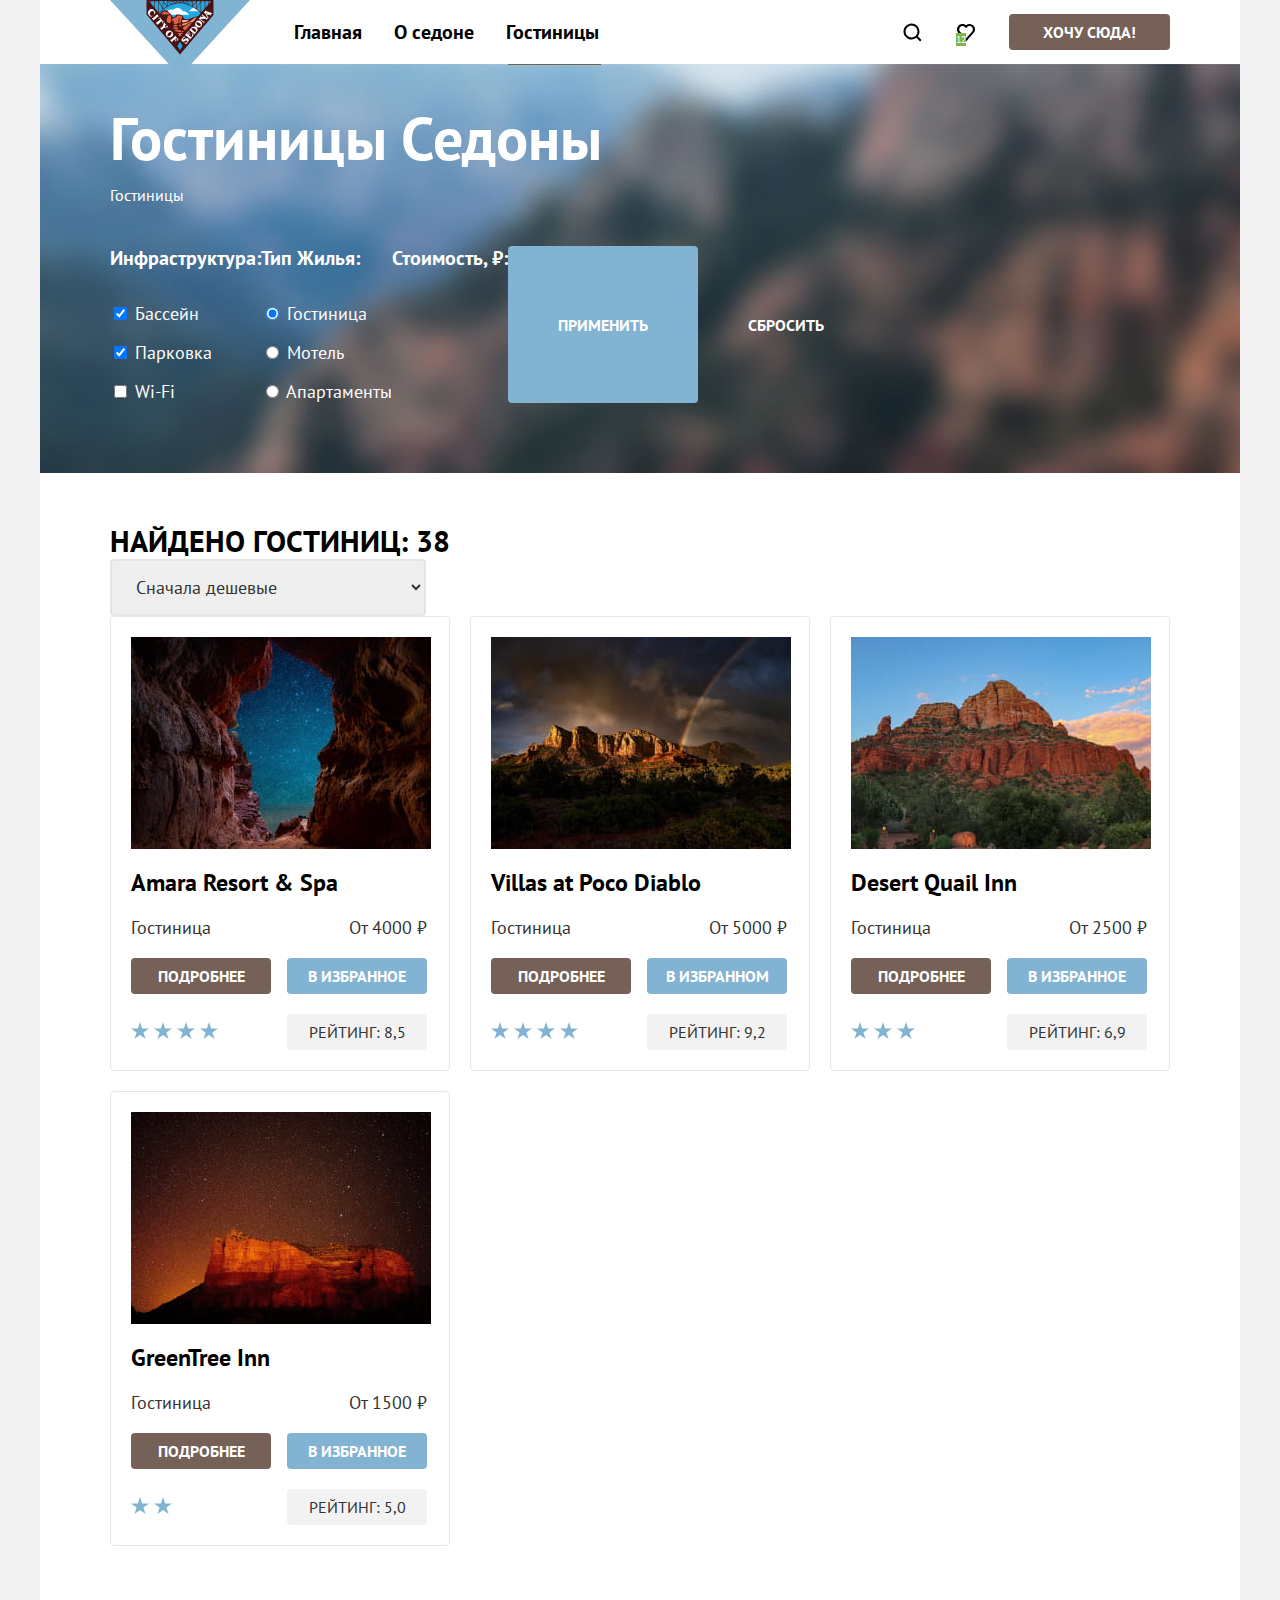
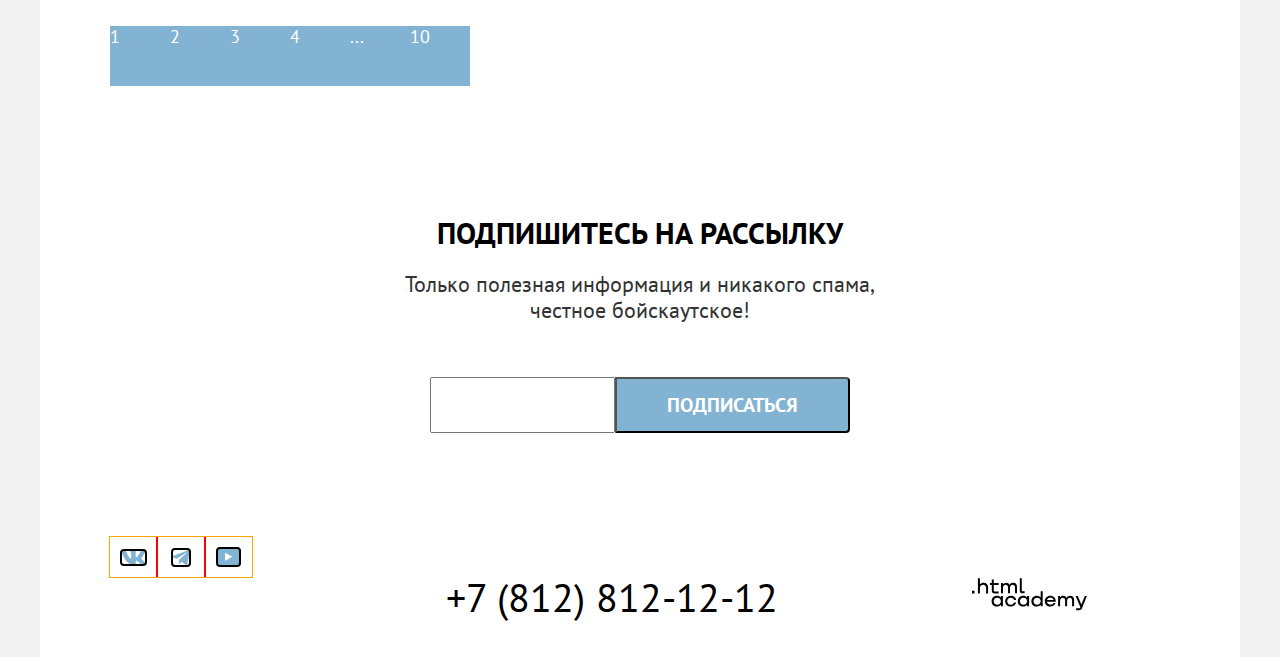
==== commit b5bb5637: "Исправляет карточки товара в catalog.html" ====
--- a/catalog.html
+++ b/catalog.html
@@ -159,7 +159,7 @@
               <img class="results_hotel_image" src="images/catalog/hotels/hotel-2.jpg" width="300" height="212"
                 alt="Горы и радуга.">
               <p class="results_hotel_text">Гостиница</p>
-              <p class="results_hotel_text">От 5000 ₽</p>
+              <p class="results_hotel_text results_hotel_text_right">От 5000 ₽</p>
               <a class="results_hotel_link" href="#">Подробнее</a>
               <a class="results_hotel_link blue_button" href="#">В ИЗБРАННОМ</a>
               <div class="results_hotel_stars">
@@ -179,7 +179,7 @@
               <img class="results_hotel_image" src="images/catalog/hotels/hotel-3.jpg" width="300" height="212"
                 alt="Горы и небо.">
               <p class="results_hotel_text">Гостиница</p>
-              <p class="results_hotel_text">От 2500 ₽</p>
+              <p class="results_hotel_text results_hotel_text_right">От 2500 ₽</p>
               <a class="results_hotel_link" href="#">Подробнее</a>
               <a class="results_hotel_link blue_button" href="#">В ИЗБРАННОЕ</a>
               <div class="results_hotel_stars">
@@ -197,7 +197,7 @@
               <img class="results_hotel_image" src="images/catalog/hotels/hotel-4.jpg" width="300" height="212"
                 alt="Горы и звёзды.">
               <p class="results_hotel_text">Гостиница</p>
-              <p class="results_hotel_text">От 1500 ₽</p>
+              <p class="results_hotel_text results_hotel_text_right">От 1500 ₽</p>
               <a class="results_hotel_link" href="#">Подробнее</a>
               <a class="results_hotel_link blue_button" href="#">В ИЗБРАННОЕ</a>
               <div class="results_hotel_stars">
--- a/styles/styles.css
+++ b/styles/styles.css
@@ -67,6 +67,8 @@
   margin-right: 28px;
   text-decoration: none;
   box-sizing: border-box;
+  margin-bottom: -6px;
+  z-index: 2;
 }
 
 .header_logo_image {
@@ -619,6 +621,7 @@
   margin: 0;
   margin-bottom: 80px;
   padding: 0;
+  /* align-items: start; */
 }
 
 .results_hotel_item {
@@ -627,9 +630,10 @@
   padding: 20px;
   display: grid;
   grid-template-columns: 140px 140px;
-  grid-template-rows: 212px 28px 21px 36px 36px;
+  grid-template-rows: 212px 1fr min-content min-content min-content;
   column-gap: 16px;
   row-gap: 20px;
+  align-items: center;
 }
 
 .results_hotel_title {
@@ -640,7 +644,7 @@
   margin: 0;
   grid-column: 1/-1;
   grid-row: 2/3;
-
+  align-self: start;
 }
 
 .results_hotel_image {
@@ -657,7 +661,6 @@
 
 .results_hotel_text_right {
   justify-self: end;
-  /* Ostanovilsya tut, ustal, nichego uje ne vduplyauy */
 }
 
 .results_hotel_link {
@@ -671,13 +674,14 @@
   color: #ffffff;
   display: inline-block;
   margin: 0 auto;
-  padding: 8px 26px;
+  padding: 8px 10px;
+  width: 100%;
   border-radius: 4px;
+  box-sizing: border-box;
 }
 
 .blue_button {
   background-color: #82B3D3;
-  padding: 8px 20px;
 }
 
 .results_hotel_stars {
@@ -693,10 +697,13 @@
   line-height: 20px;
   text-transform: uppercase;
   margin: 0 auto;
-  padding: 8px 22px;
+  padding: 8px 10px;
+  width: 100%;
+  box-sizing: border-box;
   background-color: #F2F2F2;
   border-radius: 4px;
   display: inline-block;
+  text-align: center;
 }
 
 /* Pagination */
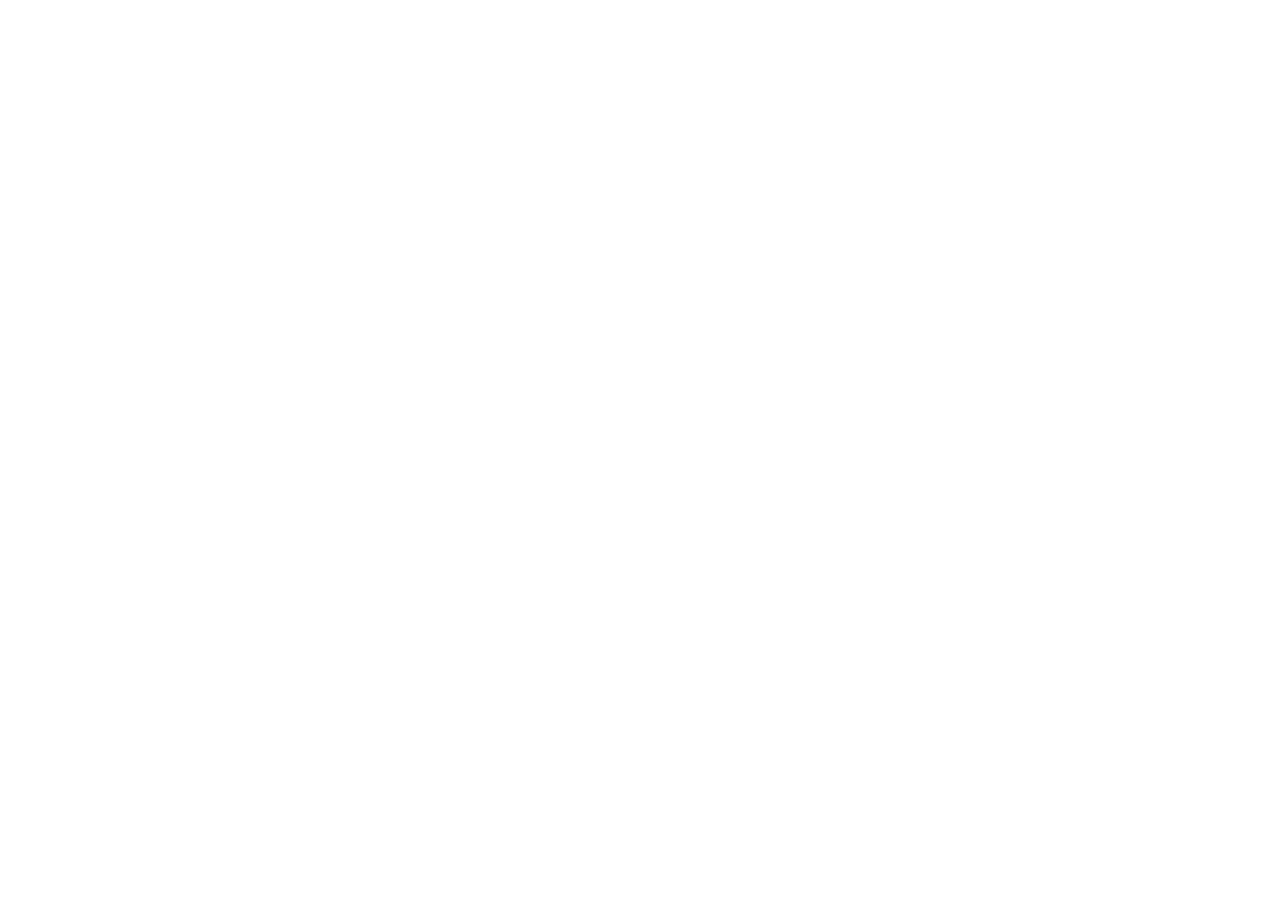
==== commit 26dcb266: "Merge pull request #11 from Mishok1/master" ====
--- a/catalog.html
+++ b/catalog.html
@@ -1,4 +1,4 @@
-<!DOCTYPE html>
+<!-- <!DOCTYPE html>
 <html lang="ru">
 
   <head>
@@ -280,4 +280,4 @@
 
   </body>
 
-</html>
+</html> -->
--- a/styles/styles.css
+++ b/styles/styles.css
@@ -45,17 +45,18 @@
 }
 
 .container {
-  background-color: #FFFFFF;
-}
-
-/* Header */
-
-
-.navigation {
   width: 1200px;
   margin: 0 auto;
-  display: flex;
   background-color: #FFFFFF;
+  box-shadow: 0 0 15px #00000033;
+}
+
+
+/* Header */
+
+
+.navigation {
+  display: flex;
 }
 
 .header_logo_link {
@@ -91,10 +92,29 @@
 }
 
 .navigation_link {
+  display: block;
   text-decoration: none;
   color: #000000;
-  padding: 20px 16px;
-  display: block;
+  padding: 20px 0;
+  margin: 0 16px;
+  box-sizing: border-box;
+  border-bottom: 2px solid transparent;
+}
+
+.navigation_link_current {
+  border-bottom: 2px solid #756257;
+  margin-bottom: -1px;
+  position: relative;
+  z-index: 1;
+}
+
+
+.navigation_link:hover {
+  background-color: #E5E5E5;
+}
+
+.navigation_link:active {
+  color: #FFFFFF;
 }
 
 .navigation_user {
@@ -110,20 +130,20 @@
 }
 
 .navigation_user_link {
-  text-decoration: none;
-  display: block;
-}
-
-.navigation_user_link_search {
-  background-image: url("../images/header/search.svg");
-  width: 20px;
-  height: 20px;
-}
-
-.navigation_user_link_like {
-  background-image: url("../images/header/heart.svg");
-  width: 20px;
-  height: 20px;
+  display: inline-block;
+  position: relative;
+  text-decoration: none;
+}
+
+
+.navigation_user_link_search:hover path,
+.navigation_user_link_saved:hover path{
+  fill: #756157;
+}
+
+.navigation_user_link_search:active path,
+.navigation_user_link_saved:active path {
+  fill: #E5E5E5;
 }
 
 .navigation_user_favorite {
@@ -132,6 +152,14 @@
   text-align: center;
   background-color: #7DB54F;
   color: #FFFFFF;
+  width: 20px;
+  height: 20px;
+  box-sizing: border-box;
+  padding: 5px;
+  border-radius: 50%;
+  position: absolute;
+  bottom: 15px;
+  left: 9px;
 }
 
 /* Main */
@@ -139,12 +167,6 @@
 
 .main_container {
   flex-grow: 1;
-}
-
-.page_container {
-  background-color: #FFFFFF;
-  width: 1200px;
-  margin: 0 auto;
 }
 
 .hero {
@@ -153,6 +175,19 @@
   background-repeat: no-repeat;
   padding-top: 51px;
   padding-bottom: 82px;
+  position: relative;
+}
+
+.hero::after {
+  background-image: url("../images/index/hero_decoration.svg");
+  background-repeat: no-repeat;
+  background-size: 100% auto;
+  width: 100%;
+  height: 57px;
+  position: absolute;
+  left: 0;
+  bottom: 0;
+  content: "";
 }
 
 .main_index_logo {
@@ -233,13 +268,29 @@
 
 .advantages_subtitle,
 .recommendations_subtitle {
+  position: relative;
   font-weight: 700;
   font-size: 24px;
   line-height: 28px;
   text-transform: uppercase;
   color: #000000;
   margin: 0;
-  margin-bottom: 30px;
+  margin-bottom: 62px;
+}
+
+.advantages_subtitle::after {
+  position: absolute;
+  bottom: -30px;
+  left: 50%;
+  width: 60px;
+  height: 2px;
+  margin-left: -30px;
+  background-color: #0000004D;
+  content: "";
+}
+
+.blue_square .advantages_subtitle::after {
+  background-color: #FFFFFF4D;
 }
 
 .advantages_desc,
@@ -300,6 +351,37 @@
   flex-direction: column;
   justify-content: center;
   align-items: center;
+  padding: 20px;
+  box-sizing: border-box;
+}
+
+.recommendations_subtitle {
+  margin-top: 30px;
+  margin-bottom: 30px;
+}
+
+.recommendations_item:nth-child(1)::before {
+  width: 77px;
+  height: 72px;
+  background-image: url("../images/index/advantage-icon-1.svg");
+  background-repeat: no-repeat;
+  content: "";
+}
+
+.recommendations_item:nth-child(2)::before {
+  width: 76px;
+  height: 72px;
+  background-image: url("../images/index/advantage-icon-2.svg");
+  background-repeat: no-repeat;
+  content: "";
+}
+
+.recommendations_item:nth-child(3)::before {
+  width: 76px;
+  height: 76px;
+  background-image: url("../images/index/advantage-icon-3.svg");
+  background-repeat: no-repeat;
+  content: "";
 }
 
 /* Search */
@@ -318,7 +400,6 @@
 /* Subscribe */
 
 
-/* .subscribe .subscribe_text  Sachem ne ponimay */
 .subscribe_text,
 .subscribe_title {
   color: #FFFFFF;
@@ -343,64 +424,65 @@
 
 
 .page_footer_container {
-  width: 1200px;
+  display: flex;
   min-height: 120px;
-  display: flex;
-  margin: 0 auto;
-  background-color: #FFFFFF;
 }
 
 .footer_social {
-  width: 142px;
+  width: 144px;
   margin-left: 70px;
+  display: flex;
+  justify-content: center;
+  align-items: center;
 }
 
 .social_list {
-  outline: 1px solid orange;
-  list-style-type: none;
-  margin: 0;
-  padding: 0;
-  width: 142px;
-  height: 40px;
-  display: flex;
+  display: flex;
+  flex-wrap: wrap;
+  margin: 0;
+  padding: 0;
+  list-style-type: none;
+  width: 144px;
 }
 
 .social_item {
-  outline: 1px solid red;
+  display: block;
+}
+
+.social_link {
+  text-decoration: none;
+  color: #000000;
+  position: relative;
+  display: flex;
+  flex-wrap: wrap;
+  justify-content: center;
+  align-items: center;
   width: 48px;
   height: 40px;
-  padding: auto;
-  display: flex;
-  flex-wrap: wrap;
-  justify-content: center;
-  align-items: center;
-}
-
-.social_link {
-  outline: 1px solid purple;
-  text-decoration: none;
-  color: #000000;
-}
-
-.social_link_vk {
-  outline: auto;
-  background-image: url("../images/footer/vk.svg");
-  width: 25px;
-  height: 15px;
-}
-
-.social_link_telegram {
-  outline: auto;
-  background-image: url("../images/footer/telegram.svg");
-  width: 18px;
-  height: 17px;
-}
-
-.social_link_youtube {
-  outline: auto;
-  background-image: url("../images/footer/youtube.svg");
-  width: 23px;
-  height: 18px;
+  background-repeat: no-repeat;
+  background-position: center;
+}
+
+.social_icon {
+  position: absolute;
+  top: 0;
+  bottom: 0;
+  left: 0;
+  right: 0;
+  margin: auto;
+  fill: #83B3D3;
+}
+
+.social_link:hover path {
+  fill: #68A2CA;
+}
+
+.social_link:focus path {
+  fill: #68A2CA;
+}
+
+.social_link:active path {
+  fill: #68A2CA4D;
 }
 
 .contacts {
@@ -417,9 +499,20 @@
   color: #000000;
 }
 
+
+.contacts_link:hover {
+  color: #756157;
+}
+
+.contacts_link:focus {
+  color: #756157;
+}
+
+.contacts_link:active {
+  color: #7561574D;
+}
+
 .footer_logo {
-  width: 115px;
-  margin-right: 70px;
   display: flex;
   justify-content: center;
   align-items: center;
@@ -430,7 +523,20 @@
   color: #000000;
 }
 
-/* Other */
+.footer_logo_link:hover path {
+  fill: #756157;
+}
+
+.footer_logo_link:focus path {
+  fill: #756157;
+}
+
+.footer_logo_link:active path {
+  fill: #7561574D;
+}
+
+
+/* Buttons */
 
 
 .navigation_button,
@@ -445,11 +551,29 @@
   margin: 0 auto;
   padding: 8px 34px;
   border-radius: 4px;
-  display: block;
-}
+  display: inline-block;
+}
+
+.navigation_button:hover,
+.search_button:hover {
+  background-color: #615048;
+}
+
+.navigation_button:active,
+.search_button:active {
+  background-color: #756157;
+  color: #FFFFFF4D;
+}
+
+.navigation_button:disabled,
+.search_button:disabled {
+  background-color: #E5E5E5;
+  color: #FFFFFF;
+}
+
 
 .subscribe_button {
-  font-family: 'PT Sans';
+  font-family: "PT Sans";
   font-weight: 700;
   font-size: 20px;
   line-height: 36px;
@@ -457,18 +581,34 @@
   color: #ffffff;
   text-transform: uppercase;
   padding: 8px 50px;
+  border: none;
   border-radius: 0 4px 4px 0;
-}
-/* Nado dorasobratsya s knopkoi (otklychit style) */
+  cursor: pointer;
+  display: inline-block;
+}
+
+.subscribe_button:hover {
+  background-color: #68A2CA;
+}
+
+.subscribe_button:active {
+  background-color: #82B3D3;
+  color: #FFFFFF4D;
+}
+
+.subscribe_button:disabled {
+  background-color: #E5E5E5;
+  color: #FFFFFF;
+}
 
 .subscribe_form {
   display: flex;
 }
 
 
-
 /* Catalog */
 
+/*
 
 .inner_header_container {
   font-size: 18px;
@@ -487,11 +627,11 @@
   line-height: 78px;
   margin: 0;
   margin-bottom: 8px;
-}
+} */
 
 /* Breadcrumbs */
 
-
+/*
 .breadcrumbs_list {
   list-style-type: none;
   font-size: 16px;
@@ -504,11 +644,11 @@
 .breadcrumbs_link {
   color: #FFFFFF;
   text-decoration: none;
-}
+} */
 
 /* Buttons */
 
-
+/*
 .button {
   font-family: 'PT Sans';
   font-weight: 700;
@@ -524,11 +664,11 @@
 
 .reset_button {
   background-color: transparent;
-}
+} */
 
 /* Filter */
 
-
+/*
 .catalog_filter {
   display: flex;
 }
@@ -562,11 +702,11 @@
 .catalog_filter_item:last-child {
   margin: 0;
 }
-
+ */
 
 /* Results Sorting */
 
-
+/*
 .results {
   font-size: 18px;
   line-height: 21px;
@@ -597,7 +737,7 @@
   list-style-type: none;
   margin: 0;
   padding: 0;
-}
+} */
 
 /* .results_view_link {
   background-image: url(../images/catalog/mode-1.svg);
@@ -612,7 +752,7 @@
 
 
 /* Results Hotel List */
-
+/*
 .results_hotel_list {
   display: grid;
   grid-template-columns: repeat(3, 340px) ;
@@ -621,7 +761,7 @@
   margin: 0;
   margin-bottom: 80px;
   padding: 0;
-  /* align-items: start; */
+  align-items: start;
 }
 
 .results_hotel_item {
@@ -648,7 +788,7 @@
 }
 
 .results_hotel_image {
-  display: block;  /*Nujen li tut display: block?*/
+  display: block;
   order: -1;
   grid-column: 1/-1;
   grid-row: 1/2;
@@ -704,11 +844,11 @@
   border-radius: 4px;
   display: inline-block;
   text-align: center;
-}
+} */
 
 /* Pagination */
 
-
+/*
 .pagination {
   margin: 0;
   padding: 0;
@@ -735,4 +875,4 @@
 
 .subscribe_inner_text {
   color: #333333;
-}
+} */
